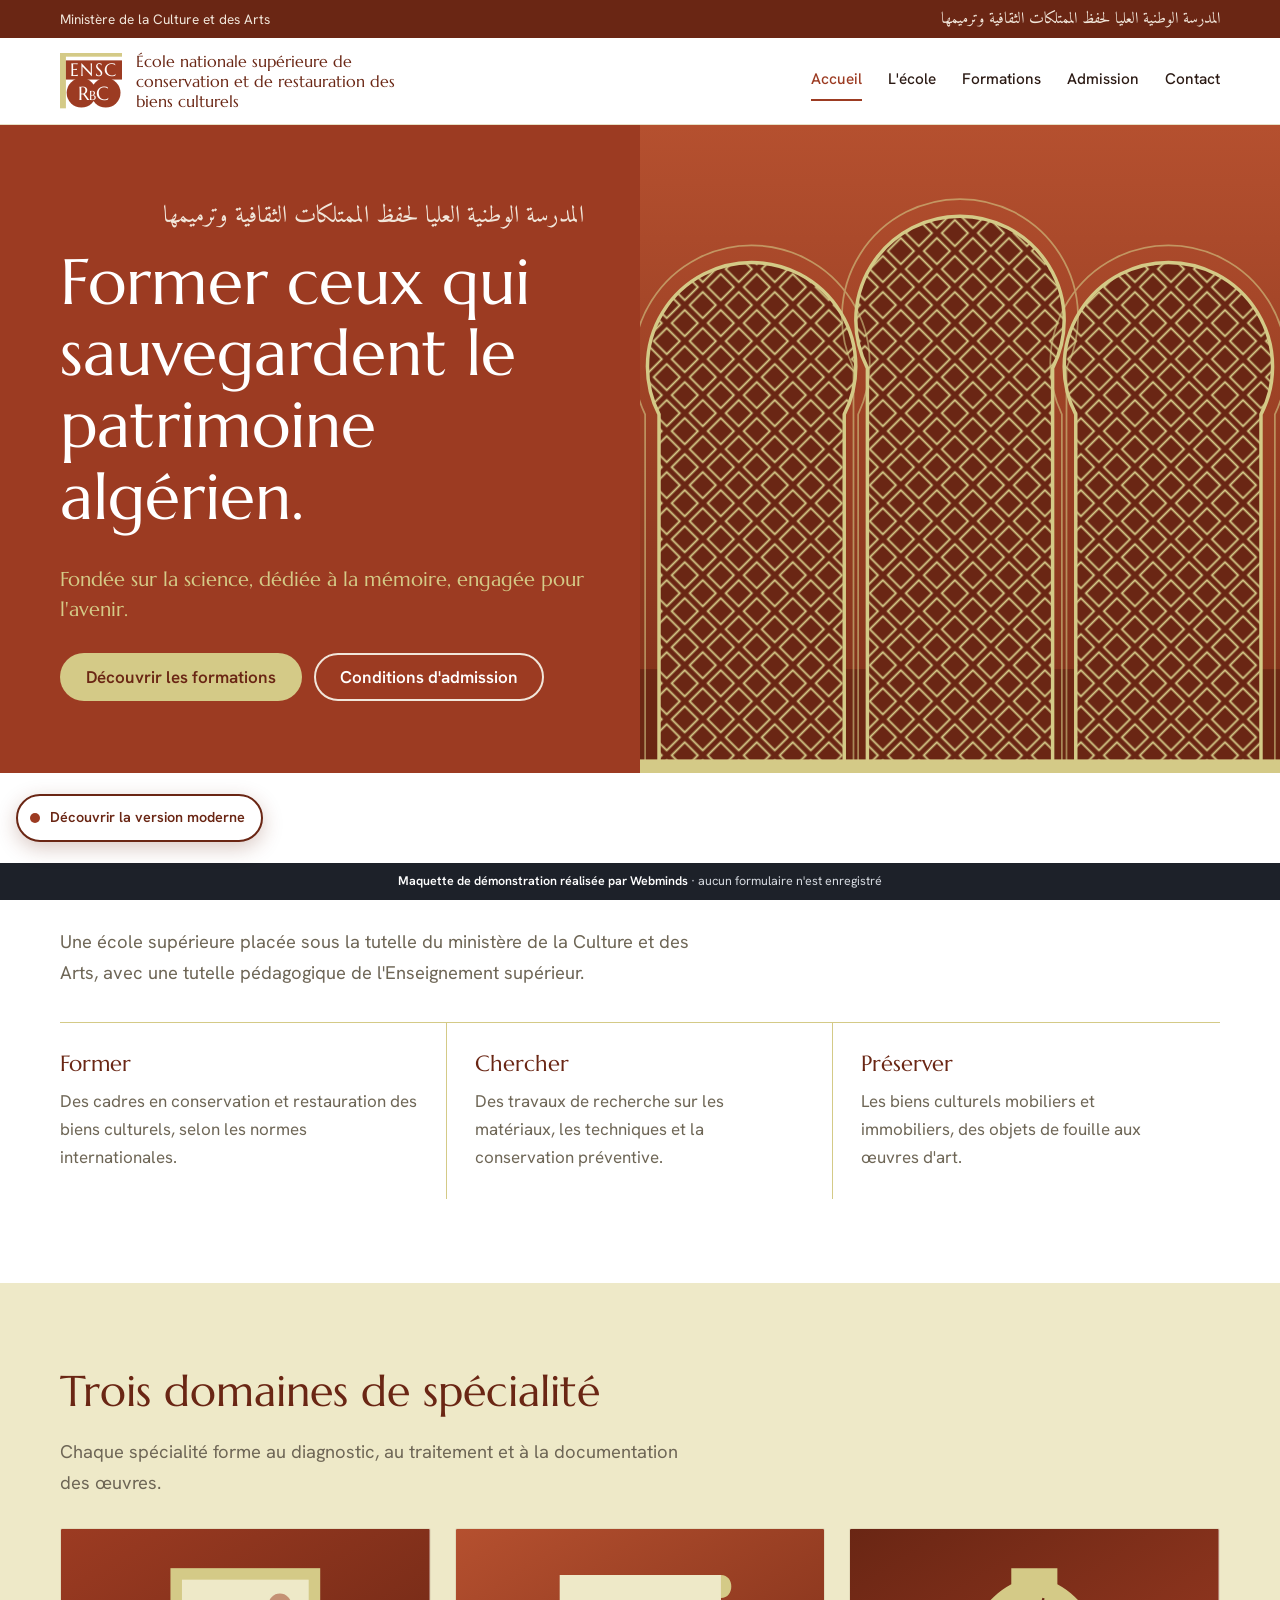
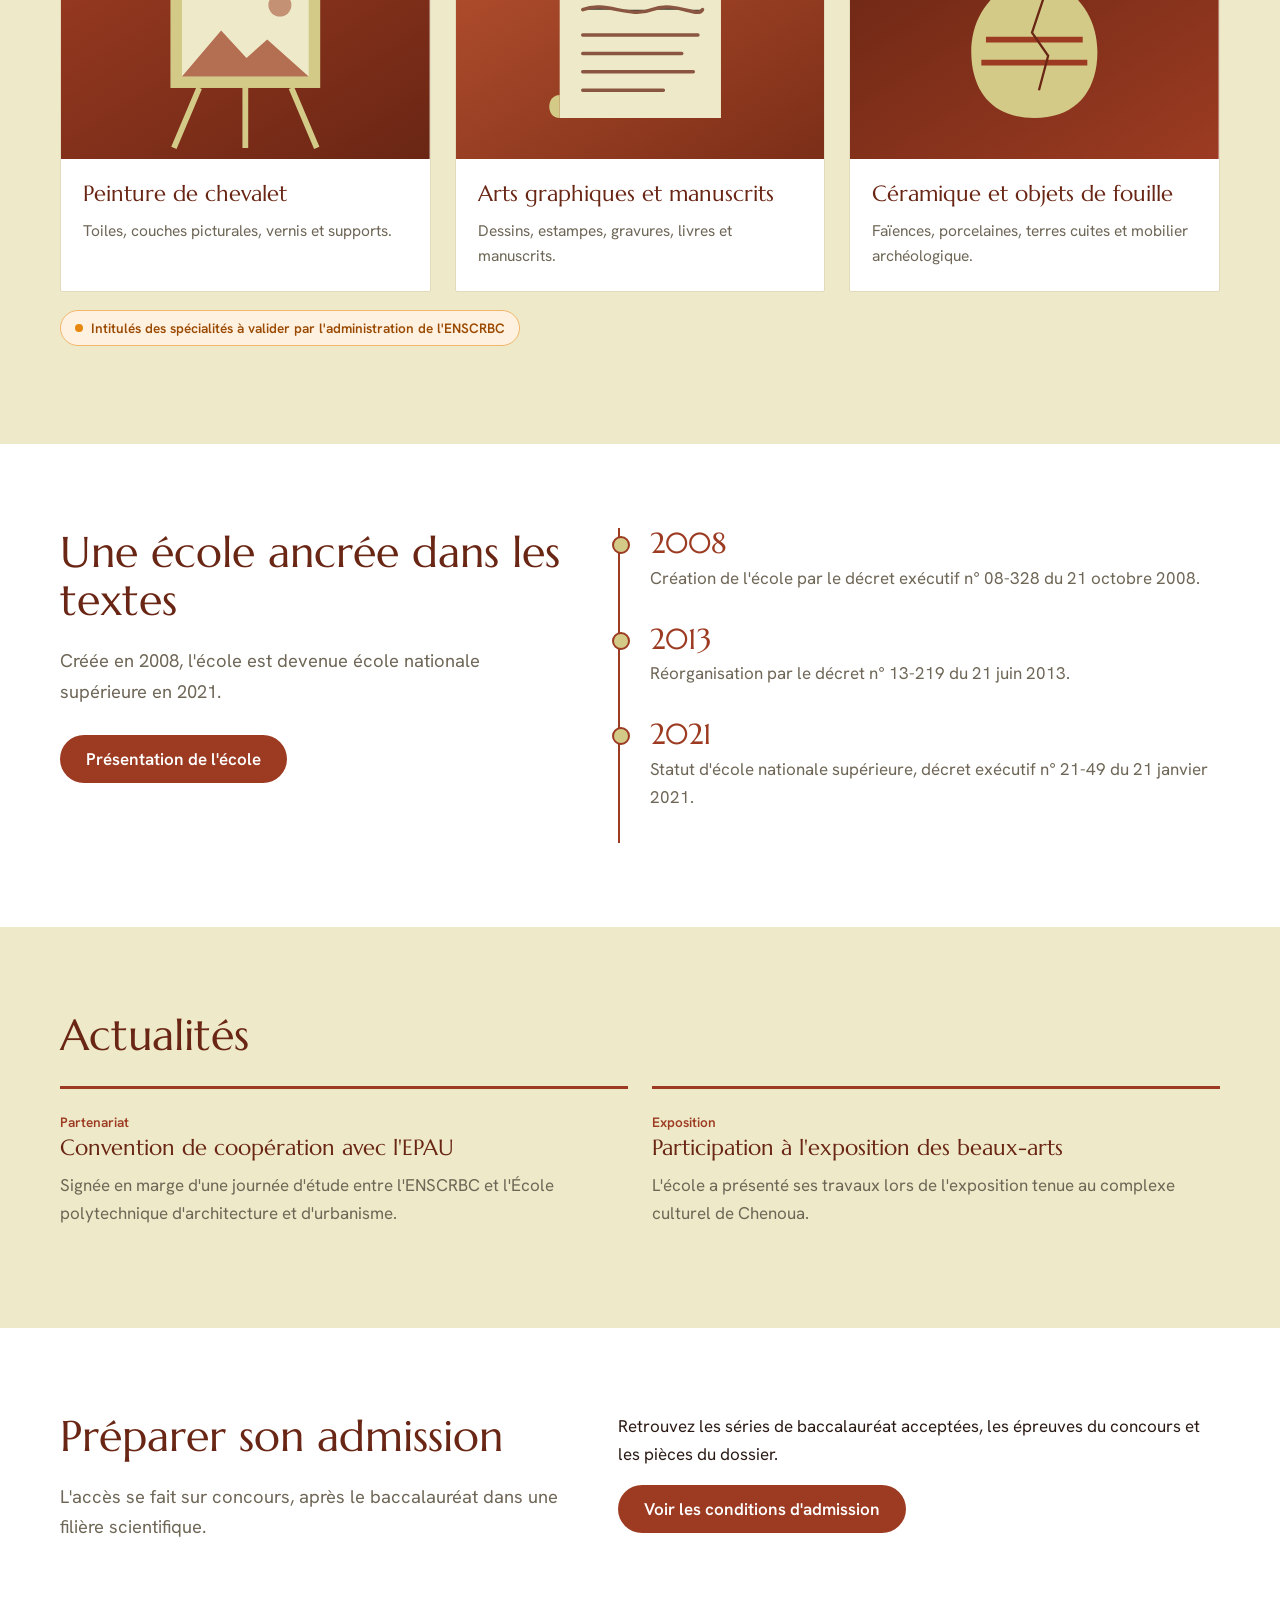
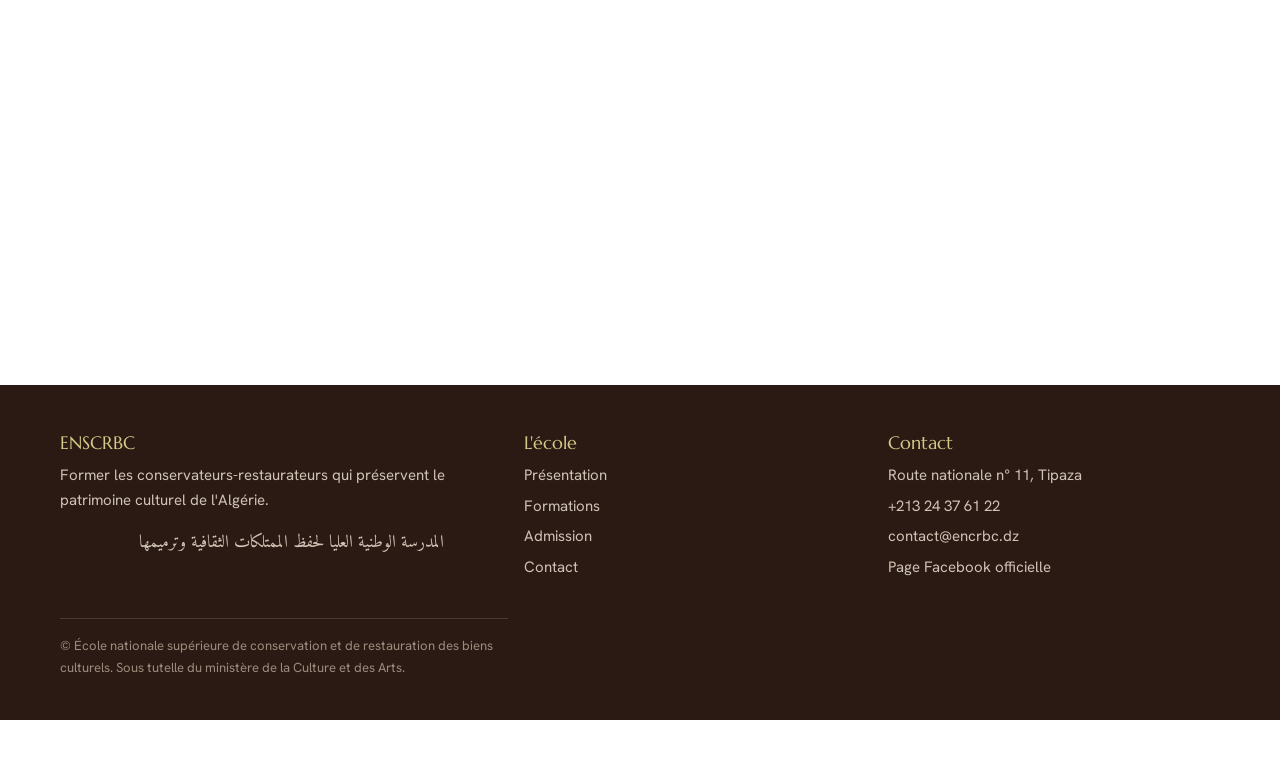
==== index.html @ e4089bc3 "Maquette ENSCRBC : version institutionnelle (accueil, école, formations, admission, contact) et vers" ====
<!doctype html>
<html lang="fr">
<head>
<meta charset="utf-8">
<meta name="viewport" content="width=device-width, initial-scale=1, viewport-fit=cover">
<meta name="robots" content="noindex, nofollow">
<title>ENSCRBC · École nationale supérieure de conservation et de restauration des biens culturels</title>
<meta name="description" content="École nationale supérieure de conservation et de restauration des biens culturels (ENSCRBC), sous tutelle du ministère de la Culture et des Arts.">
<link rel="icon" href="data:image/svg+xml,<svg xmlns='http://www.w3.org/2000/svg' viewBox='0 0 32 32'><rect width='32' height='32' fill='%239C3B22'/><circle cx='11' cy='20' r='7' fill='%23D4CA87'/><circle cx='21' cy='20' r='7' fill='%23D4CA87'/></svg>">
<link rel="stylesheet" href="css/style.css">
</head>
<body>
<div class="tutelle"><div class="wrap"><span>Ministère de la Culture et des Arts</span><span class="ar" lang="ar">المدرسة الوطنية العليا لحفظ الممتلكات الثقافية وترميمها</span></div></div>
<header class="en-tete"><div class="wrap">
  <a class="marque" href="index.html"><svg class="logo-svg" viewBox="0 0 168 150" role="img" aria-label="ENSCRBC"><rect x="0" y="0" width="16" height="150" fill="#D4CA87"/><rect x="0" y="0" width="168" height="10" fill="#D4CA87"/><rect x="16" y="20" width="152" height="52" fill="#9C3B22"/><circle cx="58" cy="108" r="40" fill="#9C3B22"/><circle cx="124" cy="108" r="40" fill="#9C3B22"/><text x="92" y="63" text-anchor="middle" fill="#fff" style="font-family:Marcellus,Georgia,serif;font-size:50px;letter-spacing:4px">ENSC</text><text x="92" y="127" text-anchor="middle" fill="#fff" style="font-family:Marcellus,Georgia,serif;font-size:52px">R<tspan style="font-size:34px">B</tspan>C</text></svg><b>École nationale supérieure de conservation et de restauration des biens culturels</b></a>
  <nav class="nav" id="nav" aria-label="Navigation principale">
    <a href="index.html" aria-current="page">Accueil</a>
    <a href="ecole.html">L'école</a>
    <a href="formations.html">Formations</a>
    <a href="admission.html">Admission</a>
    <a href="contact.html">Contact</a>
  </nav>
  <button class="burger" aria-label="Ouvrir le menu" aria-expanded="false" aria-controls="nav"><span></span><span></span><span></span></button>
</div></header>
<main>
<section class="hero">
  <div class="texte">
    <p class="ar" lang="ar">المدرسة الوطنية العليا لحفظ الممتلكات الثقافية وترميمها</p>
    <h1>Former ceux qui sauvegardent le patrimoine algérien.</h1>
    <p class="devise">Fondée sur la science, dédiée à la mémoire, engagée pour l'avenir.</p>
    <div class="actions">
      <a class="btn btn-sable" href="formations.html">Découvrir les formations</a>
      <a class="btn btn-blanc" href="admission.html">Conditions d'admission</a>
    </div>
  </div>
  <div class="arcade"><svg viewBox="0 0 600 560" preserveAspectRatio="xMidYMid slice" aria-hidden="true"><defs><pattern id="treillis" width="22" height="22" patternUnits="userSpaceOnUse" patternTransform="rotate(45)"><rect width="22" height="22" fill="#6A2614"/><rect x="3" y="3" width="16" height="16" fill="none" stroke="#D4CA87" stroke-width="1.6"/></pattern><linearGradient id="ciel" x1="0" y1="0" x2="0" y2="1"><stop offset="0" stop-color="#B5502F"/><stop offset="1" stop-color="#7C2E18"/></linearGradient></defs><rect width="600" height="560" fill="url(#ciel)"/><g fill="#5A1F10" opacity=".55"><rect x="0" y="470" width="600" height="90"/></g><g stroke="#D4CA87" stroke-width="3"><path d="M40 560V250a90 90 0 1 1 160 0V560Z" fill="url(#treillis)"/><path d="M220 560V210a90 90 0 1 1 160 0V560Z" fill="url(#treillis)"/><path d="M400 560V250a90 90 0 1 1 160 0V560Z" fill="url(#treillis)"/></g><g fill="none" stroke="#D4CA87" stroke-width="1.5" opacity=".6"><path d="M28 560V250a102 102 0 1 1 184 0V560"/><path d="M208 560V210a102 102 0 1 1 184 0V560"/><path d="M388 560V250a102 102 0 1 1 184 0V560"/></g><g fill="#D4CA87"><rect x="0" y="548" width="600" height="12"/></g></svg></div>
</section>

<section class="sec">
  <div class="wrap">
    <h2>Les missions de l'école</h2>
    <p class="lead">Une école supérieure placée sous la tutelle du ministère de la Culture et des Arts, avec une tutelle pédagogique de l'Enseignement supérieur.</p>
    <div class="missions" style="margin-top:34px">
      <div><h3>Former</h3><p>Des cadres en conservation et restauration des biens culturels, selon les normes internationales.</p></div>
      <div><h3>Chercher</h3><p>Des travaux de recherche sur les matériaux, les techniques et la conservation préventive.</p></div>
      <div><h3>Préserver</h3><p>Les biens culturels mobiliers et immobiliers, des objets de fouille aux œuvres d'art.</p></div>
    </div>
  </div>
</section>

<section class="sec sec-sable">
  <div class="wrap">
    <h2>Trois domaines de spécialité</h2>
    <p class="lead">Chaque spécialité forme au diagnostic, au traitement et à la documentation des œuvres.</p>
    <div class="specs" style="margin-top:30px">
      <article class="spec"><div class="vis"><svg viewBox="0 0 320 200" aria-hidden="true"><defs><linearGradient id="gp" x1="0" y1="0" x2="1" y2="1"><stop offset="0" stop-color="#9C3B22"/><stop offset="1" stop-color="#6A2614"/></linearGradient></defs><rect width="320" height="200" fill="url(#gp)"/><rect x="95" y="34" width="130" height="104" fill="#D4CA87"/><rect x="105" y="44" width="110" height="84" fill="#EEE9C8"/><path d="M105 128l34-40 22 24 18-16 36 32z" fill="#9C3B22" opacity=".7"/><circle cx="190" cy="66" r="10" fill="#9C3B22" opacity=".5"/><path d="M120 138l-22 52M200 138l22 52M160 138v52" stroke="#D4CA87" stroke-width="5"/></svg></div><div class="txt"><h3>Peinture de chevalet</h3><p>Toiles, couches picturales, vernis et supports.</p></div></article>
      <article class="spec"><div class="vis"><svg viewBox="0 0 320 200" aria-hidden="true"><defs><linearGradient id="gq" x1="0" y1="0" x2="1" y2="1"><stop offset="0" stop-color="#B5502F"/><stop offset="1" stop-color="#7C2E18"/></linearGradient></defs><rect width="320" height="200" fill="url(#gq)"/><path d="M90 40h140v124H90z" fill="#EEE9C8"/><path d="M230 40c12 0 12 20 0 20M90 164c-12 0-12-20 0-20" fill="#D4CA87"/><g stroke="#6A2614" stroke-width="3" stroke-linecap="round" opacity=".75"><path d="M110 70c20-8 40 8 60 0s40 8 44 0"/><path d="M110 92h100M110 108h86M110 124h96M110 140h70"/></g></svg></div><div class="txt"><h3>Arts graphiques et manuscrits</h3><p>Dessins, estampes, gravures, livres et manuscrits.</p></div></article>
      <article class="spec"><div class="vis"><svg viewBox="0 0 320 200" aria-hidden="true"><defs><linearGradient id="gc" x1="0" y1="0" x2="1" y2="1"><stop offset="0" stop-color="#6A2614"/><stop offset="1" stop-color="#9C3B22"/></linearGradient></defs><rect width="320" height="200" fill="url(#gc)"/><path d="M140 34h40v14c26 14 38 40 34 70-4 28-22 46-54 46s-50-18-54-46c-4-30 8-56 34-70z" fill="#D4CA87"/><path d="M118 96h84M114 116h92" stroke="#9C3B22" stroke-width="5"/><path d="M168 60l-10 30 14 20-8 30" stroke="#6A2614" stroke-width="2" fill="none"/></svg></div><div class="txt"><h3>Céramique et objets de fouille</h3><p>Faïences, porcelaines, terres cuites et mobilier archéologique.</p></div></article>
    </div>
    <p class="verif">Intitulés des spécialités à valider par l'administration de l'ENSCRBC</p>
  </div>
</section>

<section class="sec">
  <div class="wrap deux">
    <div>
      <h2>Une école ancrée dans les textes</h2>
      <p class="lead">Créée en 2008, l'école est devenue école nationale supérieure en 2021.</p>
      <a class="btn btn-brique" href="ecole.html" style="margin-top:10px">Présentation de l'école</a>
    </div>
    <ol class="chrono">
      <li><time datetime="2008-10-21">2008</time><p>Création de l'école par le décret exécutif n° 08-328 du 21 octobre 2008.</p></li>
      <li><time datetime="2013-06-21">2013</time><p>Réorganisation par le décret n° 13-219 du 21 juin 2013.</p></li>
      <li><time datetime="2021-01-21">2021</time><p>Statut d'école nationale supérieure, décret exécutif n° 21-49 du 21 janvier 2021.</p></li>
    </ol>
  </div>
</section>

<section class="sec sec-sable">
  <div class="wrap">
    <h2>Actualités</h2>
    <div class="actus" style="margin-top:26px">
      <article class="actu"><span class="cat">Partenariat</span><h3>Convention de coopération avec l'EPAU</h3><p>Signée en marge d'une journée d'étude entre l'ENSCRBC et l'École polytechnique d'architecture et d'urbanisme.</p></article>
      <article class="actu"><span class="cat">Exposition</span><h3>Participation à l'exposition des beaux-arts</h3><p>L'école a présenté ses travaux lors de l'exposition tenue au complexe culturel de Chenoua.</p></article>
    </div>
  </div>
</section>

<section class="sec">
  <div class="wrap deux">
    <div>
      <h2>Préparer son admission</h2>
      <p class="lead">L'accès se fait sur concours, après le baccalauréat dans une filière scientifique.</p>
    </div>
    <div>
      <p>Retrouvez les séries de baccalauréat acceptées, les épreuves du concours et les pièces du dossier.</p>
      <a class="btn btn-brique" href="admission.html">Voir les conditions d'admission</a>
    </div>
  </div>
</section>
</main>
<iframe class="carte" title="Carte : ENSCRBC, Tipaza" loading="lazy" src="https://www.google.com/maps?q=Ecole+Nationale+Sup%C3%A9rieure+de+Conservation+et+de+Restauration+des+Biens+Culturels+Tipaza&z=14&output=embed"></iframe>
<footer class="pied"><div class="wrap">
  <div><h3>ENSCRBC</h3><p>Former les conservateurs-restaurateurs qui préservent le patrimoine culturel de l'Algérie.</p><p class="ar" lang="ar" style="font-size:1.1rem">المدرسة الوطنية العليا لحفظ الممتلكات الثقافية وترميمها</p></div>
  <div><h3>L'école</h3><ul><li><a href="ecole.html">Présentation</a></li><li><a href="formations.html">Formations</a></li><li><a href="admission.html">Admission</a></li><li><a href="contact.html">Contact</a></li></ul></div>
  <div><h3>Contact</h3><ul><li>Route nationale n° 11, Tipaza</li><li><a href="tel:+21324376122">+213 24 37 61 22</a></li><li><a href="mailto:contact@encrbc.dz">contact@encrbc.dz</a></li><li><a href="https://www.facebook.com/enscrbc/" target="_blank" rel="noopener">Page Facebook officielle</a></li></ul></div>
  <p class="bas">© École nationale supérieure de conservation et de restauration des biens culturels. Sous tutelle du ministère de la Culture et des Arts.</p>
</div></footer>
<a class="switch-version" href="moderne/index.html"><i></i>Découvrir la version moderne</a>
<div class="demo-bar"><b>Maquette de démonstration réalisée par Webminds</b> · aucun formulaire n'est enregistré</div>
<script src="js/main.js"></script>
</body>
</html>
---- css/style.css ----
@font-face{font-family:"Marcellus";src:url(../fonts/marcellus.woff2) format("woff2");font-display:swap}
@font-face{font-family:"Hanken Grotesk";src:url(../fonts/hanken-400.woff2) format("woff2");font-weight:400;font-display:swap}
@font-face{font-family:"Hanken Grotesk";src:url(../fonts/hanken-500.woff2) format("woff2");font-weight:500;font-display:swap}
@font-face{font-family:"Hanken Grotesk";src:url(../fonts/hanken-600.woff2) format("woff2");font-weight:600;font-display:swap}
@font-face{font-family:"Amiri";src:url(../fonts/amiri.woff2) format("woff2");font-weight:400;font-display:swap}
@font-face{font-family:"Amiri";src:url(../fonts/amiri-700.woff2) format("woff2");font-weight:700;font-display:swap}
:root{--brique:#9C3B22;--bordeaux:#6A2614;--sable:#D4CA87;--sable-clair:#EEE9C8;--encre:#2B1A14;--pierre:#6E6656;--blanc:#fff;
--titre:"Marcellus",Georgia,serif;--corps:"Hanken Grotesk",Arial,sans-serif;--ar:"Amiri","Traditional Arabic",serif}
*{box-sizing:border-box}
html{scroll-behavior:smooth;-webkit-text-size-adjust:100%}
body{margin:0;font-family:var(--corps);color:var(--encre);background:var(--blanc);font-size:17px;line-height:1.65;padding-bottom:44px}
img,svg{max-width:100%;display:block}
a{color:var(--brique)}
:focus-visible{outline:3px solid var(--brique);outline-offset:2px}
.wrap{width:min(1160px,100% - 40px);margin-inline:auto}
h1,h2,h3{font-family:var(--titre);font-weight:400;line-height:1.12;margin:0 0 .5em;color:var(--bordeaux)}
h1{font-size:clamp(2.2rem,5.6vw,4rem)}
h2{font-size:clamp(1.8rem,3.8vw,2.7rem)}
h3{font-size:1.4rem}
p{margin:0 0 1em;max-width:64ch}
.lead{font-size:1.15rem;color:var(--pierre)}
.ar{font-family:var(--ar);direction:rtl}

/* Barre institutionnelle */
.tutelle{background:var(--bordeaux);color:#F1E6DA;font-size:.85rem}
.tutelle .wrap{display:flex;justify-content:space-between;gap:12px;align-items:center;min-height:38px;flex-wrap:wrap}
.tutelle .ar{font-size:1rem}
.en-tete{background:#fff;border-bottom:1px solid #E7E0C6;position:sticky;top:0;z-index:40}
.en-tete .wrap{display:flex;align-items:center;justify-content:space-between;gap:20px;height:86px}
.marque{display:flex;align-items:center;gap:14px;text-decoration:none;color:var(--encre)}
.marque svg{width:62px;flex:none}
.marque b{font-family:var(--titre);font-weight:400;font-size:1rem;line-height:1.25;display:block;max-width:23ch;color:var(--bordeaux)}
.nav{display:flex;gap:26px;align-items:center}
.nav a{text-decoration:none;color:var(--encre);font-weight:500;font-size:.96rem;padding:6px 0;border-bottom:2px solid transparent}
.nav a[aria-current]{border-bottom-color:var(--brique);color:var(--brique)}
.burger{display:none;background:none;border:0;width:44px;height:44px;cursor:pointer}
.burger span{display:block;height:2px;background:var(--bordeaux);margin:6px 8px}
@media(max-width:960px){
  .nav{display:none;position:fixed;inset:86px 0 auto;background:#fff;flex-direction:column;align-items:flex-start;padding:20px;border-bottom:1px solid #E7E0C6;gap:14px}
  .nav.ouvert{display:flex}
  .burger{display:block}
  .marque b{font-size:.85rem;max-width:19ch}
  .marque svg{width:50px}
}

/* Hero */
.hero{display:grid;grid-template-columns:1fr 1fr;min-height:560px;background:var(--brique);color:#fff}
.hero .texte{padding:72px 56px 72px max(20px,calc((100vw - 1160px)/2));display:flex;flex-direction:column;justify-content:center}
.hero h1{color:#fff}
.hero .devise{font-family:var(--titre);font-size:1.25rem;color:var(--sable);margin-bottom:28px;line-height:1.5}
.hero .ar{font-size:1.5rem;color:#F1E6DA;margin-bottom:10px}
.hero .actions{display:flex;flex-wrap:wrap;gap:12px}
.arcade{background:var(--bordeaux);position:relative;overflow:hidden}
.arcade svg{position:absolute;inset:0;width:100%;height:100%}
@media(max-width:860px){.hero{grid-template-columns:1fr}.hero .texte{padding:48px 20px}.arcade{min-height:260px}}

.btn{display:inline-flex;align-items:center;justify-content:center;min-height:48px;padding:0 24px;border-radius:999px;font:inherit;font-weight:600;text-decoration:none;border:2px solid transparent;cursor:pointer}
.btn-sable{background:var(--sable);color:var(--bordeaux)}
.btn-sable:hover{background:#E2D99E}
.btn-blanc{border-color:#F1E6DA;color:#fff}
.btn-blanc:hover{background:#fff;color:var(--brique)}
.btn-brique{background:var(--brique);color:#fff}
.btn-brique:hover{background:var(--bordeaux)}

.sec{padding:84px 0}
.sec-sable{background:var(--sable-clair)}
.deux{display:grid;grid-template-columns:1fr 1.2fr;gap:56px;align-items:start}
@media(max-width:860px){.deux{grid-template-columns:1fr;gap:24px}}

/* Missions */
.missions{display:grid;grid-template-columns:repeat(3,1fr);gap:0;border-top:1px solid var(--sable)}
.missions div{padding:28px 28px 28px 0;border-right:1px solid var(--sable);}
.missions div+div{padding-left:28px}
.missions div:last-child{border-right:0}
.missions p{color:var(--pierre);margin:0}
@media(max-width:860px){.missions{grid-template-columns:1fr}.missions div,.missions div+div{padding:22px 0;border-right:0;border-bottom:1px solid var(--sable)}}

/* Spécialités */
.specs{display:grid;grid-template-columns:repeat(3,1fr);gap:24px}
.spec{background:#fff;border-radius:2px;overflow:hidden;border:1px solid #E2DABA}
.spec .vis{aspect-ratio:16/10;display:grid;place-items:center}
.spec .vis svg{width:100%;height:100%}
.spec .txt{padding:22px}
.spec p{color:var(--pierre);margin:0;font-size:.97rem}
@media(max-width:860px){.specs{grid-template-columns:1fr}}

/* Chronologie */
.chrono{list-style:none;margin:0;padding:0;border-left:2px solid var(--brique)}
.chrono li{position:relative;padding:0 0 32px 30px}
.chrono li::before{content:"";position:absolute;left:-8px;top:8px;width:14px;height:14px;border-radius:50%;background:var(--sable);border:2px solid var(--brique)}
.chrono time{font-family:var(--titre);font-size:1.8rem;color:var(--brique);display:block;line-height:1.1}
.chrono p{margin:4px 0 0;color:var(--pierre)}

/* Actualités */
.actus{display:grid;grid-template-columns:1fr 1fr;gap:24px}
.actu{border-top:3px solid var(--brique);padding-top:18px}
.actu .cat{font-size:.85rem;font-weight:600;color:var(--brique)}
.actu p{color:var(--pierre)}
@media(max-width:760px){.actus{grid-template-columns:1fr}}

.verif{display:inline-flex;align-items:center;gap:8px;margin-top:18px;background:#FFF1E0;color:#9A4A00;border:1px solid #F3B66B;border-radius:999px;padding:6px 14px;font-size:.85rem;font-weight:600}
.verif::before{content:"";width:8px;height:8px;border-radius:50%;background:#E8870E}

/* Page intérieure */
.titre-page{background:var(--bordeaux);color:#fff;padding:56px 0 48px;background-image:repeating-linear-gradient(135deg,rgba(212,202,135,.06) 0 2px,transparent 2px 22px)}
.titre-page h1{color:#fff}
.titre-page p{color:#EADFCB;margin:0}
.fil{font-size:.86rem;color:var(--sable);margin-bottom:12px}
.fil a{color:#EADFCB}
.table-ad{width:100%;border-collapse:collapse;font-size:.98rem}
.table-ad th,.table-ad td{text-align:left;padding:14px 12px;border-bottom:1px solid #E2DABA;vertical-align:top}
.table-ad th{width:34%;font-weight:600;color:var(--bordeaux)}
ul.liste{padding-left:20px}
ul.liste li{margin-bottom:6px}

/* Formulaires */
label{display:block;font-weight:600;font-size:.92rem;margin:0 0 6px}
input,select,textarea{width:100%;font:inherit;font-size:16px;padding:12px 14px;border:1.5px solid #D9D0AE;border-radius:4px;background:#fff;color:var(--encre);margin-bottom:18px}
input:focus,select:focus,textarea:focus{outline:none;border-color:var(--brique);box-shadow:0 0 0 3px rgba(156,59,34,.15)}
.confirm{display:none;background:#E6F2EA;color:#1D5A31;border:1px solid #9CC9AA;padding:14px;border-radius:4px;font-weight:600}
.confirm.on{display:block}
.coords dt{font-size:.85rem;color:var(--pierre);margin-top:16px}
.coords dd{margin:2px 0 0;font-weight:600}
.a-verifier{font-size:.75rem;background:#FFF1E0;color:#9A4A00;border-radius:3px;padding:1px 6px;margin-left:6px;font-weight:600}

.carte{display:block;width:100%;height:340px;border:0;filter:sepia(.25)}
.pied{background:var(--encre);color:#CFC3B5;padding:48px 0 28px;font-size:.94rem}
.pied .wrap{display:grid;grid-template-columns:1.3fr 1fr 1fr;gap:32px}
.pied h3{color:var(--sable);font-size:1.15rem}
.pied a{color:#CFC3B5;text-decoration:none}
.pied a:hover{color:#fff}
.pied ul{list-style:none;padding:0;margin:0}
.pied li{margin-bottom:6px}
.pied .bas{grid-column:1/-1;border-top:1px solid #4A3A30;padding-top:16px;font-size:.82rem;color:#9A8C7C}
@media(max-width:800px){.pied .wrap{grid-template-columns:1fr}}

.demo-bar{position:fixed;left:0;right:0;bottom:0;z-index:60;background:#1D2129;color:#D6DAE0;font-size:12.5px;text-align:center;padding:10px 12px;line-height:1.35}
.demo-bar b{color:#fff}
.switch-version{position:fixed;left:16px;bottom:58px;z-index:61;display:flex;align-items:center;gap:10px;background:#fff;color:var(--bordeaux);border:2px solid var(--bordeaux);border-radius:999px;padding:10px 16px 10px 12px;font-weight:600;font-size:.9rem;text-decoration:none;box-shadow:0 6px 20px rgba(106,38,20,.25)}
.switch-version i{width:10px;height:10px;border-radius:50%;background:var(--brique);animation:en-pulse 1.8s infinite}
@keyframes en-pulse{0%{box-shadow:0 0 0 0 rgba(156,59,34,.6)}70%{box-shadow:0 0 0 10px rgba(156,59,34,0)}100%{box-shadow:0 0 0 0 rgba(156,59,34,0)}}
@media (prefers-reduced-motion:reduce){*{animation:none!important;transition:none!important}html{scroll-behavior:auto}}
@media(max-width:600px){.tutelle .ar{display:none}}
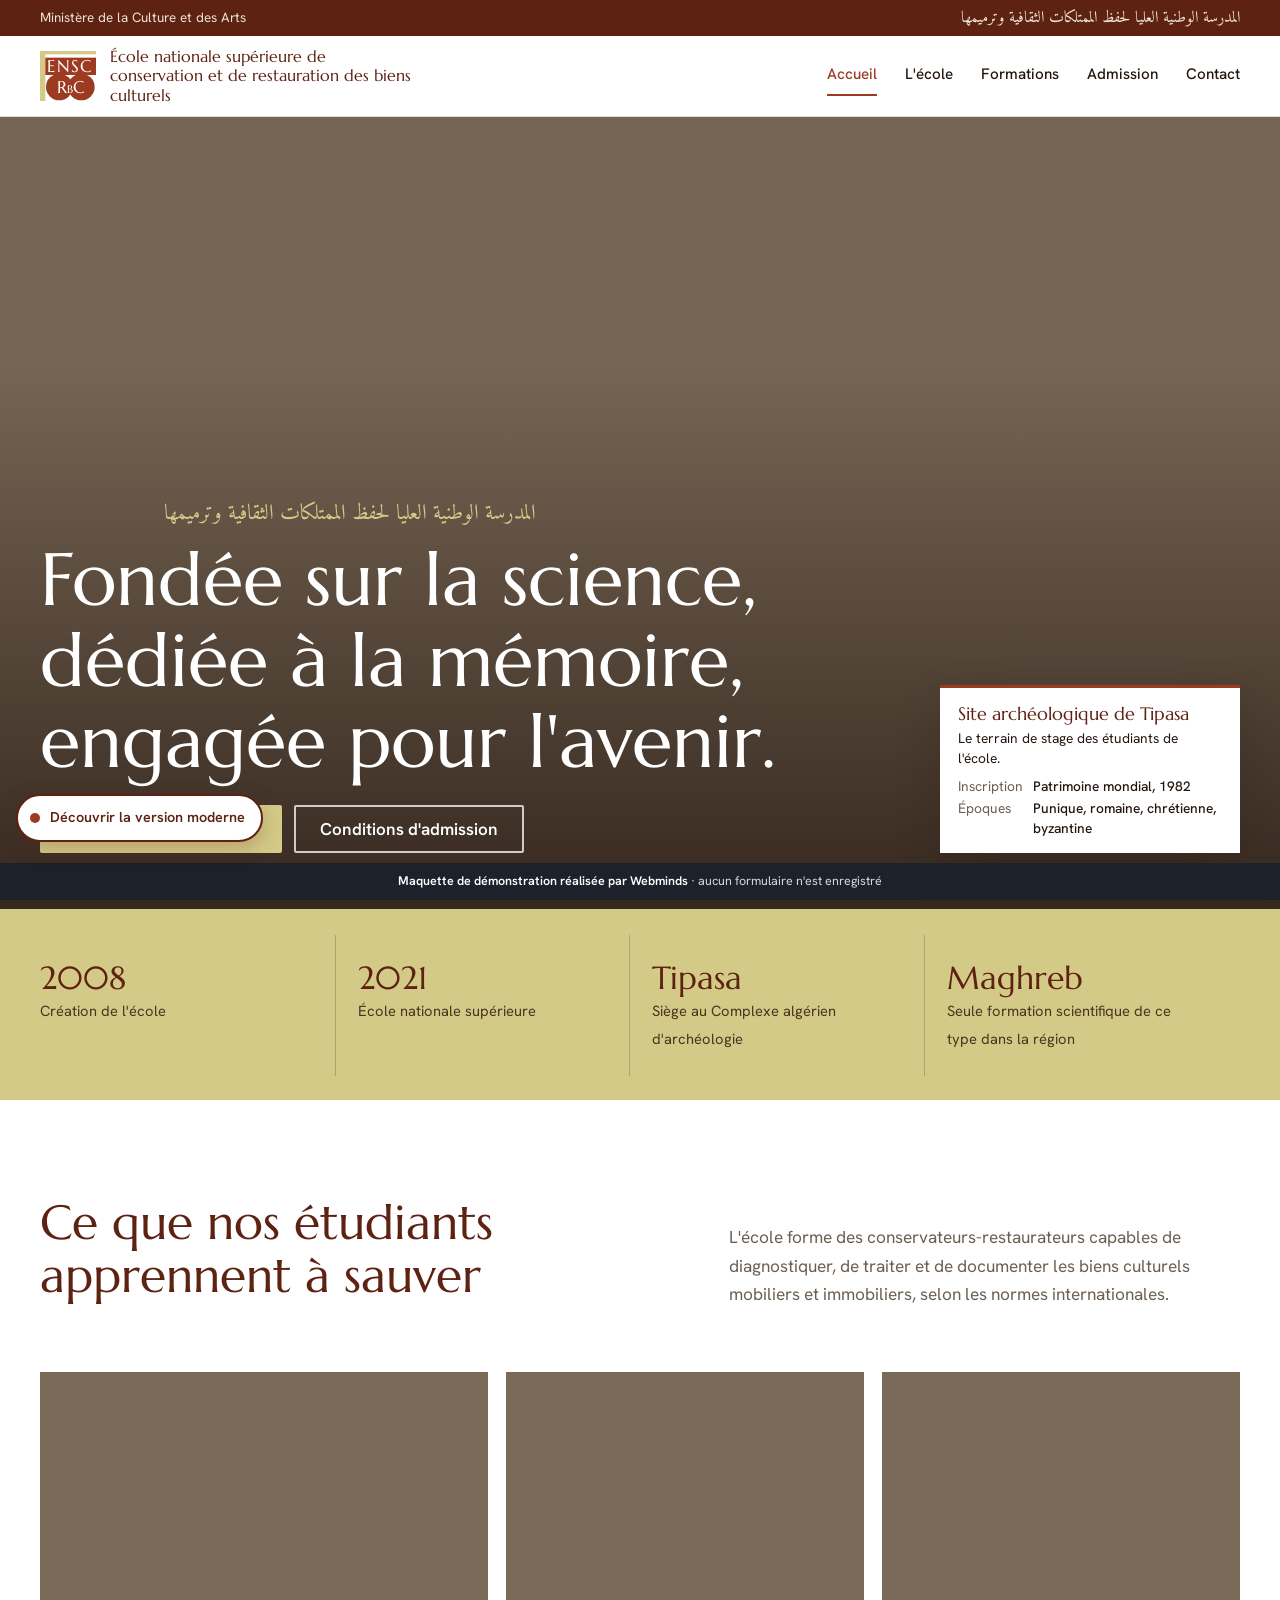
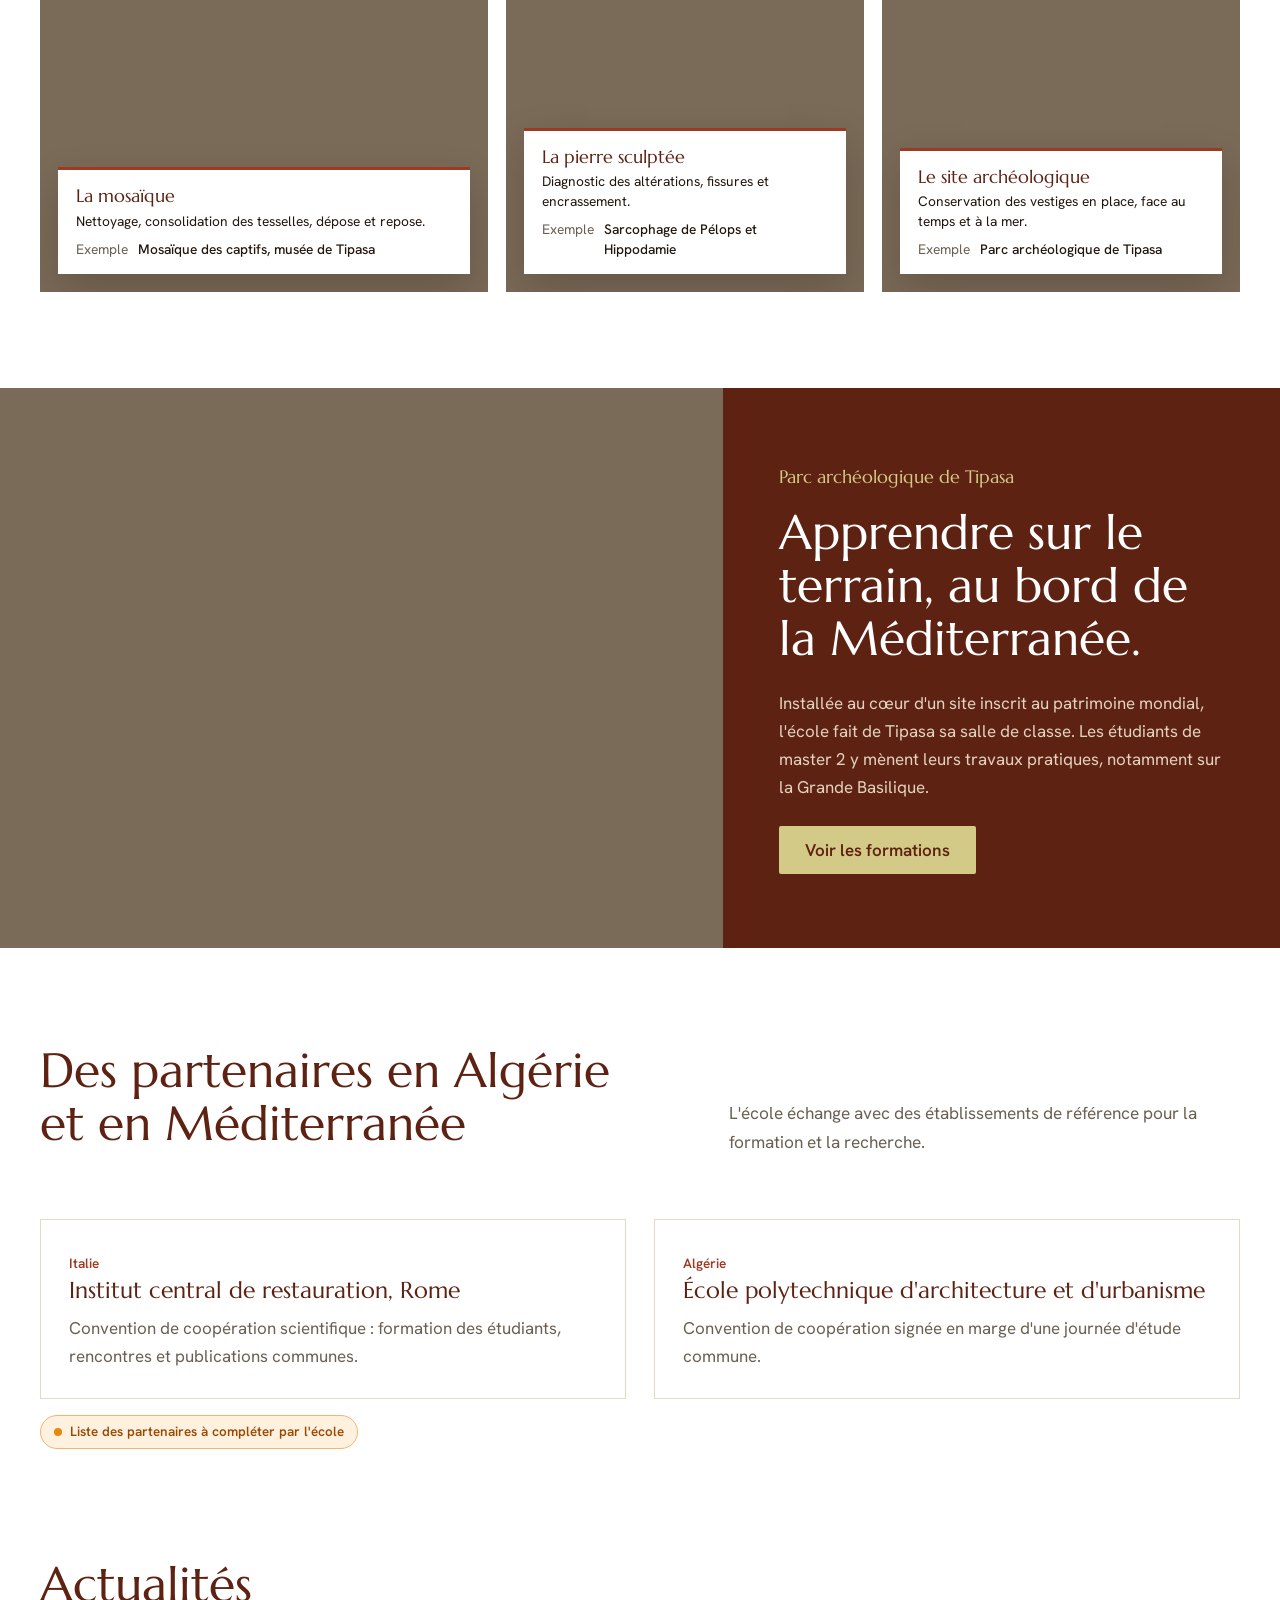
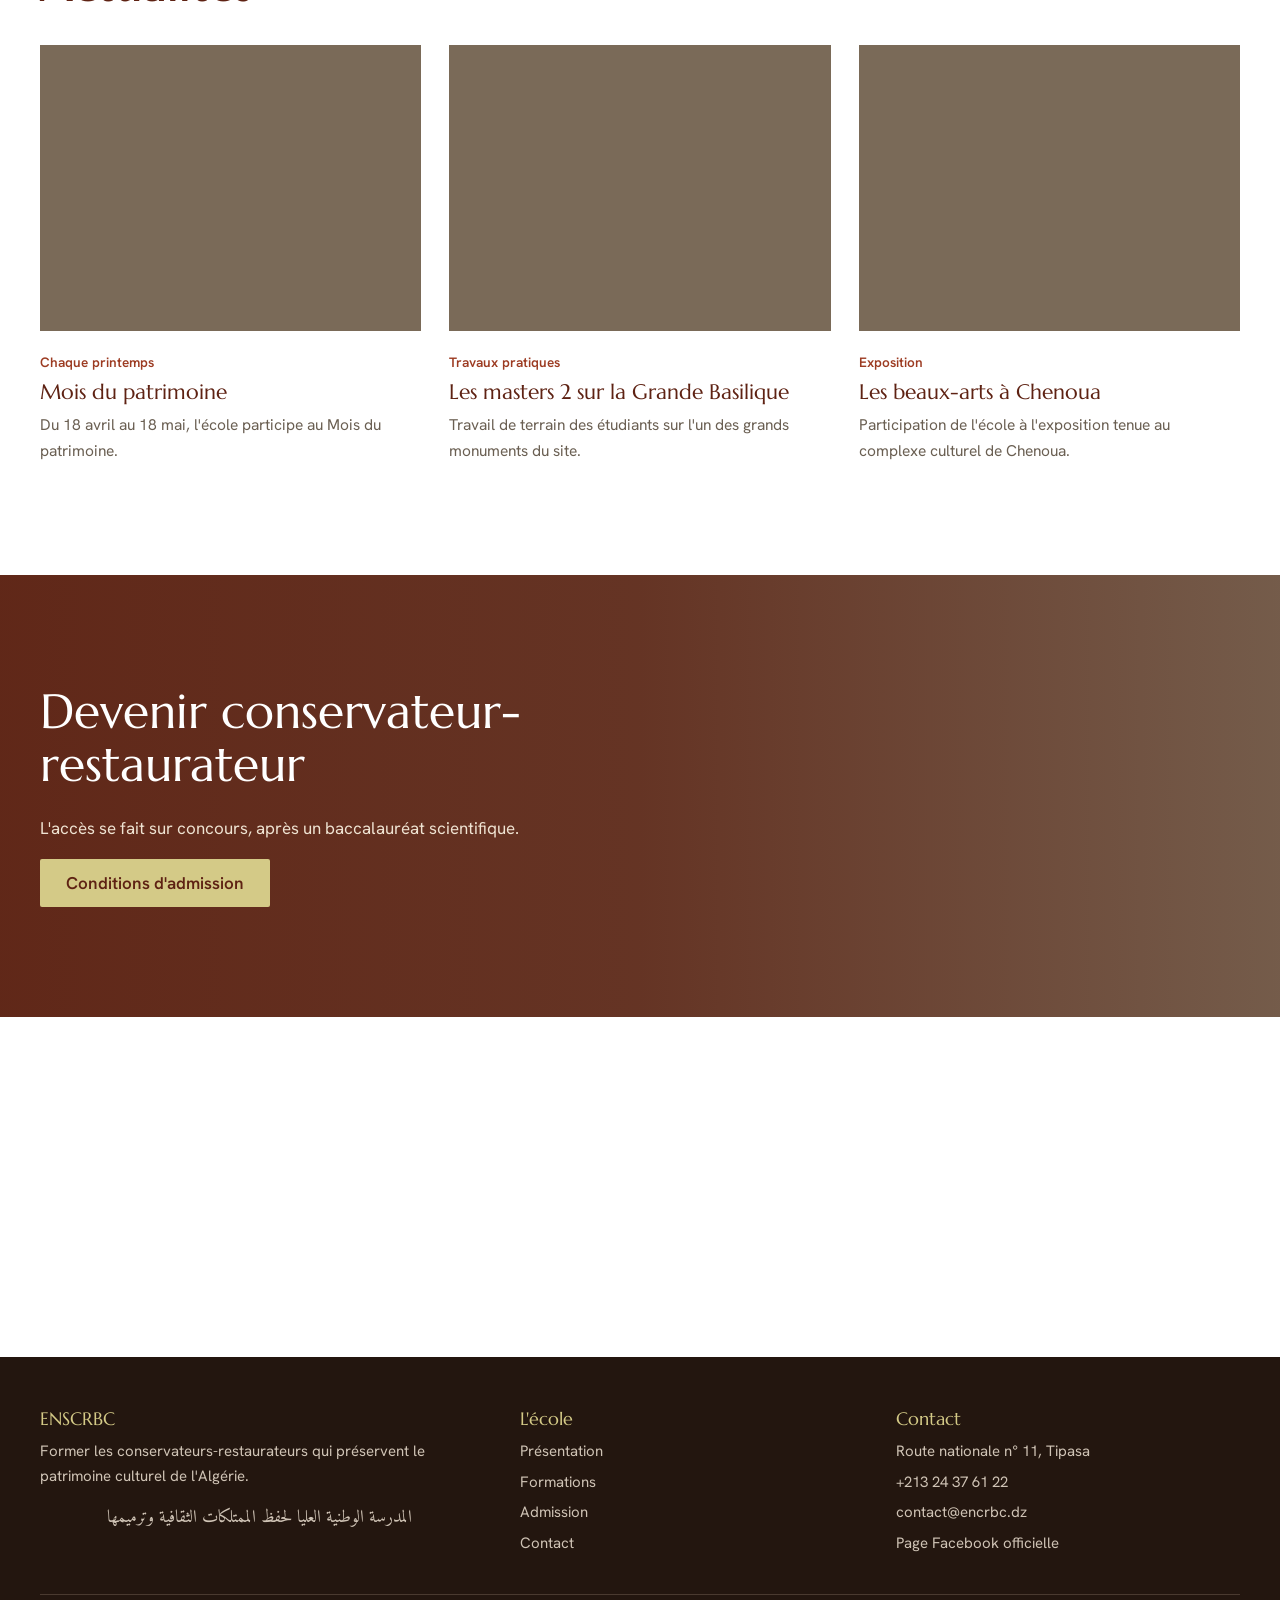
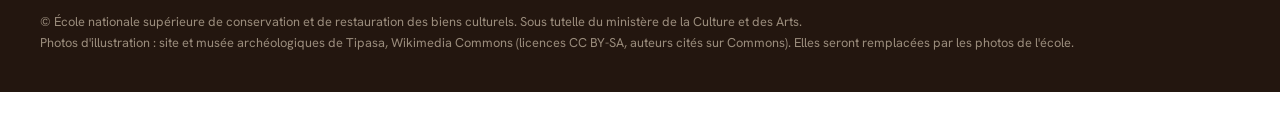
==== commit ae8b4b8e: "ENSCRBC : refonte du design avec photos du site et du musée de Tipasa, cartels de musée, examen sous" ====
--- a/index.html
+++ b/index.html
@@ -7,7 +7,7 @@
 <title>ENSCRBC · École nationale supérieure de conservation et de restauration des biens culturels</title>
 <meta name="description" content="École nationale supérieure de conservation et de restauration des biens culturels (ENSCRBC), sous tutelle du ministère de la Culture et des Arts.">
 <link rel="icon" href="data:image/svg+xml,<svg xmlns='http://www.w3.org/2000/svg' viewBox='0 0 32 32'><rect width='32' height='32' fill='%239C3B22'/><circle cx='11' cy='20' r='7' fill='%23D4CA87'/><circle cx='21' cy='20' r='7' fill='%23D4CA87'/></svg>">
-<link rel="stylesheet" href="css/style.css">
+<link rel="stylesheet" href="css/style2.css">
 </head>
 <body>
 <div class="tutelle"><div class="wrap"><span>Ministère de la Culture et des Arts</span><span class="ar" lang="ar">المدرسة الوطنية العليا لحفظ الممتلكات الثقافية وترميمها</span></div></div>
@@ -24,78 +24,88 @@
 </div></header>
 <main>
 <section class="hero">
-  <div class="texte">
-    <p class="ar" lang="ar">المدرسة الوطنية العليا لحفظ الممتلكات الثقافية وترميمها</p>
-    <h1>Former ceux qui sauvegardent le patrimoine algérien.</h1>
-    <p class="devise">Fondée sur la science, dédiée à la mémoire, engagée pour l'avenir.</p>
-    <div class="actions">
-      <a class="btn btn-sable" href="formations.html">Découvrir les formations</a>
-      <a class="btn btn-blanc" href="admission.html">Conditions d'admission</a>
+  <div class="photo" role="img" aria-label="Le site romain de Tipasa face à la Méditerranée" style="background-image:url('https://upload.wikimedia.org/wikipedia/commons/thumb/b/b6/View_of_Tipasa_01.jpg/1920px-View_of_Tipasa_01.jpg')"></div>
+  <div class="wrap">
+    <div>
+      <p class="ar" lang="ar">المدرسة الوطنية العليا لحفظ الممتلكات الثقافية وترميمها</p>
+      <h1>Fondée sur la science, dédiée à la mémoire, engagée pour l'avenir.</h1>
+      <div class="actions">
+        <a class="btn btn-sable" href="formations.html">Découvrir les formations</a>
+        <a class="btn btn-clair" href="admission.html">Conditions d'admission</a>
+      </div>
     </div>
+    <aside class="cartel" aria-label="Légende de la photo">
+      <b>Site archéologique de Tipasa</b>
+      Le terrain de stage des étudiants de l'école.
+      <dl><dt>Inscription</dt><dd>Patrimoine mondial, 1982</dd><dt>Époques</dt><dd>Punique, romaine, chrétienne, byzantine</dd></dl>
+    </aside>
   </div>
-  <div class="arcade"><svg viewBox="0 0 600 560" preserveAspectRatio="xMidYMid slice" aria-hidden="true"><defs><pattern id="treillis" width="22" height="22" patternUnits="userSpaceOnUse" patternTransform="rotate(45)"><rect width="22" height="22" fill="#6A2614"/><rect x="3" y="3" width="16" height="16" fill="none" stroke="#D4CA87" stroke-width="1.6"/></pattern><linearGradient id="ciel" x1="0" y1="0" x2="0" y2="1"><stop offset="0" stop-color="#B5502F"/><stop offset="1" stop-color="#7C2E18"/></linearGradient></defs><rect width="600" height="560" fill="url(#ciel)"/><g fill="#5A1F10" opacity=".55"><rect x="0" y="470" width="600" height="90"/></g><g stroke="#D4CA87" stroke-width="3"><path d="M40 560V250a90 90 0 1 1 160 0V560Z" fill="url(#treillis)"/><path d="M220 560V210a90 90 0 1 1 160 0V560Z" fill="url(#treillis)"/><path d="M400 560V250a90 90 0 1 1 160 0V560Z" fill="url(#treillis)"/></g><g fill="none" stroke="#D4CA87" stroke-width="1.5" opacity=".6"><path d="M28 560V250a102 102 0 1 1 184 0V560"/><path d="M208 560V210a102 102 0 1 1 184 0V560"/><path d="M388 560V250a102 102 0 1 1 184 0V560"/></g><g fill="#D4CA87"><rect x="0" y="548" width="600" height="12"/></g></svg></div>
+</section>
+
+<section class="reperes" aria-label="Repères">
+  <div class="wrap">
+    <div><strong>2008</strong><span>Création de l'école</span></div>
+    <div><strong>2021</strong><span>École nationale supérieure</span></div>
+    <div><strong>Tipasa</strong><span>Siège au Complexe algérien d'archéologie</span></div>
+    <div><strong>Maghreb</strong><span>Seule formation scientifique de ce type dans la région</span></div>
+  </div>
 </section>
 
 <section class="sec">
   <div class="wrap">
-    <h2>Les missions de l'école</h2>
-    <p class="lead">Une école supérieure placée sous la tutelle du ministère de la Culture et des Arts, avec une tutelle pédagogique de l'Enseignement supérieur.</p>
-    <div class="missions" style="margin-top:34px">
-      <div><h3>Former</h3><p>Des cadres en conservation et restauration des biens culturels, selon les normes internationales.</p></div>
-      <div><h3>Chercher</h3><p>Des travaux de recherche sur les matériaux, les techniques et la conservation préventive.</p></div>
-      <div><h3>Préserver</h3><p>Les biens culturels mobiliers et immobiliers, des objets de fouille aux œuvres d'art.</p></div>
+    <div class="intro">
+      <h2>Ce que nos étudiants apprennent à sauver</h2>
+      <p>L'école forme des conservateurs-restaurateurs capables de diagnostiquer, de traiter et de documenter les biens culturels mobiliers et immobiliers, selon les normes internationales.</p>
+    </div>
+    <div class="panneaux">
+      <article class="panneau"><div class="photo" role="img" aria-label="Mosaïque des captifs, musée de Tipasa" style="background-image:url('https://upload.wikimedia.org/wikipedia/commons/thumb/5/51/Mosaic_of_Captives_%28Tipaza%29.jpg/1280px-Mosaic_of_Captives_%28Tipaza%29.jpg')"></div>
+        <div class="cartel"><b>La mosaïque</b>Nettoyage, consolidation des tesselles, dépose et repose.<dl><dt>Exemple</dt><dd>Mosaïque des captifs, musée de Tipasa</dd></dl></div></article>
+      <article class="panneau"><div class="photo" role="img" aria-label="Sarcophage de Pélops et Hippodamie, Tipasa" style="background-image:url('https://upload.wikimedia.org/wikipedia/commons/thumb/a/a2/Sarcophagus_of_Pelops_and_Hippodamia_%28Tipaza%29.jpg/1280px-Sarcophagus_of_Pelops_and_Hippodamia_%28Tipaza%29.jpg')"></div>
+        <div class="cartel"><b>La pierre sculptée</b>Diagnostic des altérations, fissures et encrassement.<dl><dt>Exemple</dt><dd>Sarcophage de Pélops et Hippodamie</dd></dl></div></article>
+      <article class="panneau"><div class="photo" role="img" aria-label="Ruines romaines de Tipasa" style="background-image:url('https://upload.wikimedia.org/wikipedia/commons/thumb/1/18/Roman_Ruins_of_Tipaza.jpg/1280px-Roman_Ruins_of_Tipaza.jpg')"></div>
+        <div class="cartel"><b>Le site archéologique</b>Conservation des vestiges en place, face au temps et à la mer.<dl><dt>Exemple</dt><dd>Parc archéologique de Tipasa</dd></dl></div></article>
     </div>
   </div>
 </section>
 
-<section class="sec sec-sable">
-  <div class="wrap">
-    <h2>Trois domaines de spécialité</h2>
-    <p class="lead">Chaque spécialité forme au diagnostic, au traitement et à la documentation des œuvres.</p>
-    <div class="specs" style="margin-top:30px">
-      <article class="spec"><div class="vis"><svg viewBox="0 0 320 200" aria-hidden="true"><defs><linearGradient id="gp" x1="0" y1="0" x2="1" y2="1"><stop offset="0" stop-color="#9C3B22"/><stop offset="1" stop-color="#6A2614"/></linearGradient></defs><rect width="320" height="200" fill="url(#gp)"/><rect x="95" y="34" width="130" height="104" fill="#D4CA87"/><rect x="105" y="44" width="110" height="84" fill="#EEE9C8"/><path d="M105 128l34-40 22 24 18-16 36 32z" fill="#9C3B22" opacity=".7"/><circle cx="190" cy="66" r="10" fill="#9C3B22" opacity=".5"/><path d="M120 138l-22 52M200 138l22 52M160 138v52" stroke="#D4CA87" stroke-width="5"/></svg></div><div class="txt"><h3>Peinture de chevalet</h3><p>Toiles, couches picturales, vernis et supports.</p></div></article>
-      <article class="spec"><div class="vis"><svg viewBox="0 0 320 200" aria-hidden="true"><defs><linearGradient id="gq" x1="0" y1="0" x2="1" y2="1"><stop offset="0" stop-color="#B5502F"/><stop offset="1" stop-color="#7C2E18"/></linearGradient></defs><rect width="320" height="200" fill="url(#gq)"/><path d="M90 40h140v124H90z" fill="#EEE9C8"/><path d="M230 40c12 0 12 20 0 20M90 164c-12 0-12-20 0-20" fill="#D4CA87"/><g stroke="#6A2614" stroke-width="3" stroke-linecap="round" opacity=".75"><path d="M110 70c20-8 40 8 60 0s40 8 44 0"/><path d="M110 92h100M110 108h86M110 124h96M110 140h70"/></g></svg></div><div class="txt"><h3>Arts graphiques et manuscrits</h3><p>Dessins, estampes, gravures, livres et manuscrits.</p></div></article>
-      <article class="spec"><div class="vis"><svg viewBox="0 0 320 200" aria-hidden="true"><defs><linearGradient id="gc" x1="0" y1="0" x2="1" y2="1"><stop offset="0" stop-color="#6A2614"/><stop offset="1" stop-color="#9C3B22"/></linearGradient></defs><rect width="320" height="200" fill="url(#gc)"/><path d="M140 34h40v14c26 14 38 40 34 70-4 28-22 46-54 46s-50-18-54-46c-4-30 8-56 34-70z" fill="#D4CA87"/><path d="M118 96h84M114 116h92" stroke="#9C3B22" stroke-width="5"/><path d="M168 60l-10 30 14 20-8 30" stroke="#6A2614" stroke-width="2" fill="none"/></svg></div><div class="txt"><h3>Céramique et objets de fouille</h3><p>Faïences, porcelaines, terres cuites et mobilier archéologique.</p></div></article>
-    </div>
-    <p class="verif">Intitulés des spécialités à valider par l'administration de l'ENSCRBC</p>
+<section class="terrain">
+  <div class="photo" role="img" aria-label="Arc de la basilique de Tipasa" style="background-image:url('https://upload.wikimedia.org/wikipedia/commons/thumb/f/fd/Tipaza_ruins_crispinus_arch.jpg/1280px-Tipaza_ruins_crispinus_arch.jpg')"></div>
+  <div class="txt">
+    <p class="lieu">Parc archéologique de Tipasa</p>
+    <h2>Apprendre sur le terrain, au bord de la Méditerranée.</h2>
+    <p>Installée au cœur d'un site inscrit au patrimoine mondial, l'école fait de Tipasa sa salle de classe. Les étudiants de master 2 y mènent leurs travaux pratiques, notamment sur la Grande Basilique.</p>
+    <a class="btn btn-sable" href="formations.html" style="align-self:flex-start;margin-top:8px">Voir les formations</a>
   </div>
 </section>
 
 <section class="sec">
-  <div class="wrap deux">
-    <div>
-      <h2>Une école ancrée dans les textes</h2>
-      <p class="lead">Créée en 2008, l'école est devenue école nationale supérieure en 2021.</p>
-      <a class="btn btn-brique" href="ecole.html" style="margin-top:10px">Présentation de l'école</a>
+  <div class="wrap">
+    <div class="intro"><h2>Des partenaires en Algérie et en Méditerranée</h2><p>L'école échange avec des établissements de référence pour la formation et la recherche.</p></div>
+    <div class="coops">
+      <div class="coop"><span class="pays">Italie</span><h3>Institut central de restauration, Rome</h3><p>Convention de coopération scientifique : formation des étudiants, rencontres et publications communes.</p></div>
+      <div class="coop"><span class="pays">Algérie</span><h3>École polytechnique d'architecture et d'urbanisme</h3><p>Convention de coopération signée en marge d'une journée d'étude commune.</p></div>
     </div>
-    <ol class="chrono">
-      <li><time datetime="2008-10-21">2008</time><p>Création de l'école par le décret exécutif n° 08-328 du 21 octobre 2008.</p></li>
-      <li><time datetime="2013-06-21">2013</time><p>Réorganisation par le décret n° 13-219 du 21 juin 2013.</p></li>
-      <li><time datetime="2021-01-21">2021</time><p>Statut d'école nationale supérieure, décret exécutif n° 21-49 du 21 janvier 2021.</p></li>
-    </ol>
+    <p class="verif">Liste des partenaires à compléter par l'école</p>
   </div>
 </section>
 
-<section class="sec sec-sable">
+<section class="sec" style="padding-top:0">
   <div class="wrap">
     <h2>Actualités</h2>
-    <div class="actus" style="margin-top:26px">
-      <article class="actu"><span class="cat">Partenariat</span><h3>Convention de coopération avec l'EPAU</h3><p>Signée en marge d'une journée d'étude entre l'ENSCRBC et l'École polytechnique d'architecture et d'urbanisme.</p></article>
-      <article class="actu"><span class="cat">Exposition</span><h3>Participation à l'exposition des beaux-arts</h3><p>L'école a présenté ses travaux lors de l'exposition tenue au complexe culturel de Chenoua.</p></article>
+    <div class="actus">
+      <article class="actu"><div class="photo" role="img" aria-label="Thermes de Tipasa" style="background-image:url('https://upload.wikimedia.org/wikipedia/commons/thumb/3/39/Small_Thermae_%28Tipasa%29_01.jpg/1280px-Small_Thermae_%28Tipasa%29_01.jpg')"></div><time>Chaque printemps</time><h3>Mois du patrimoine</h3><p>Du 18 avril au 18 mai, l'école participe au Mois du patrimoine.</p></article>
+      <article class="actu"><div class="photo" role="img" aria-label="Ruines de Tipasa" style="background-image:url('https://upload.wikimedia.org/wikipedia/commons/thumb/1/18/Roman_Ruins_of_Tipaza.jpg/1280px-Roman_Ruins_of_Tipaza.jpg')"></div><time>Travaux pratiques</time><h3>Les masters 2 sur la Grande Basilique</h3><p>Travail de terrain des étudiants sur l'un des grands monuments du site.</p></article>
+      <article class="actu"><div class="photo" role="img" aria-label="Mosaïque de Tipasa" style="background-image:url('https://upload.wikimedia.org/wikipedia/commons/4/49/Tipaza_mosaic.jpg')"></div><time>Exposition</time><h3>Les beaux-arts à Chenoua</h3><p>Participation de l'école à l'exposition tenue au complexe culturel de Chenoua.</p></article>
     </div>
   </div>
 </section>
 
-<section class="sec">
-  <div class="wrap deux">
-    <div>
-      <h2>Préparer son admission</h2>
-      <p class="lead">L'accès se fait sur concours, après le baccalauréat dans une filière scientifique.</p>
-    </div>
-    <div>
-      <p>Retrouvez les séries de baccalauréat acceptées, les épreuves du concours et les pièces du dossier.</p>
-      <a class="btn btn-brique" href="admission.html">Voir les conditions d'admission</a>
-    </div>
+<section class="appel">
+  <div class="photo" role="img" aria-label="Mosaïque Pax et Concordia" style="background-image:url('https://upload.wikimedia.org/wikipedia/commons/thumb/b/b4/Mosaic_Pax_and_Concordia_%28Tipaza%29.jpg/1280px-Mosaic_Pax_and_Concordia_%28Tipaza%29.jpg')"></div>
+  <div class="wrap">
+    <h2>Devenir conservateur-restaurateur</h2>
+    <p>L'accès se fait sur concours, après un baccalauréat scientifique.</p>
+    <a class="btn btn-sable" href="admission.html">Conditions d'admission</a>
   </div>
 </section>
 </main>
@@ -103,8 +113,8 @@
 <footer class="pied"><div class="wrap">
   <div><h3>ENSCRBC</h3><p>Former les conservateurs-restaurateurs qui préservent le patrimoine culturel de l'Algérie.</p><p class="ar" lang="ar" style="font-size:1.1rem">المدرسة الوطنية العليا لحفظ الممتلكات الثقافية وترميمها</p></div>
   <div><h3>L'école</h3><ul><li><a href="ecole.html">Présentation</a></li><li><a href="formations.html">Formations</a></li><li><a href="admission.html">Admission</a></li><li><a href="contact.html">Contact</a></li></ul></div>
-  <div><h3>Contact</h3><ul><li>Route nationale n° 11, Tipaza</li><li><a href="tel:+21324376122">+213 24 37 61 22</a></li><li><a href="mailto:contact@encrbc.dz">contact@encrbc.dz</a></li><li><a href="https://www.facebook.com/enscrbc/" target="_blank" rel="noopener">Page Facebook officielle</a></li></ul></div>
-  <p class="bas">© École nationale supérieure de conservation et de restauration des biens culturels. Sous tutelle du ministère de la Culture et des Arts.</p>
+  <div><h3>Contact</h3><ul><li>Route nationale n° 11, Tipasa</li><li><a href="tel:+21324376122">+213 24 37 61 22</a></li><li><a href="mailto:contact@encrbc.dz">contact@encrbc.dz</a></li><li><a href="https://www.facebook.com/enscrbc/" target="_blank" rel="noopener">Page Facebook officielle</a></li></ul></div>
+  <p class="bas">© École nationale supérieure de conservation et de restauration des biens culturels. Sous tutelle du ministère de la Culture et des Arts.<br>Photos d'illustration : site et musée archéologiques de Tipasa, Wikimedia Commons (licences CC BY-SA, auteurs cités sur Commons). Elles seront remplacées par les photos de l'école.</p>
 </div></footer>
 <a class="switch-version" href="moderne/index.html"><i></i>Découvrir la version moderne</a>
 <div class="demo-bar"><b>Maquette de démonstration réalisée par Webminds</b> · aucun formulaire n'est enregistré</div>
--- a/css/style2.css
+++ b/css/style2.css
@@ -0,0 +1,171 @@
+@font-face{font-family:"Marcellus";src:url(../fonts/marcellus.woff2) format("woff2");font-display:swap}
+@font-face{font-family:"Hanken Grotesk";src:url(../fonts/hanken-400.woff2) format("woff2");font-weight:400;font-display:swap}
+@font-face{font-family:"Hanken Grotesk";src:url(../fonts/hanken-500.woff2) format("woff2");font-weight:500;font-display:swap}
+@font-face{font-family:"Hanken Grotesk";src:url(../fonts/hanken-600.woff2) format("woff2");font-weight:600;font-display:swap}
+@font-face{font-family:"Amiri";src:url(../fonts/amiri.woff2) format("woff2");font-weight:400;font-display:swap}
+:root{--brique:#9C3B22;--bordeaux:#5E2213;--sable:#D4CA87;--sable-pale:#F2EED8;--encre:#23160F;--pierre:#6A5F52;--ligne:#E3DCC4;
+--titre:"Marcellus",Georgia,serif;--corps:"Hanken Grotesk",Arial,sans-serif;--ar:"Amiri",serif}
+*{box-sizing:border-box}
+html{scroll-behavior:smooth;-webkit-text-size-adjust:100%}
+body{margin:0;font-family:var(--corps);color:var(--encre);background:#fff;font-size:17px;line-height:1.65;padding-bottom:44px}
+img{max-width:100%;display:block}
+svg{display:block}
+a{color:var(--brique)}
+:focus-visible{outline:3px solid var(--brique);outline-offset:2px}
+.wrap{width:min(1200px,100% - 40px);margin-inline:auto}
+h1,h2,h3{font-family:var(--titre);font-weight:400;line-height:1.1;margin:0 0 .5em;color:var(--bordeaux)}
+h2{font-size:clamp(1.9rem,4vw,3rem)}
+h3{font-size:1.45rem}
+p{margin:0 0 1em;max-width:62ch}
+.ar{font-family:var(--ar);direction:rtl}
+.photo{background:#7a6a58 center/cover no-repeat}
+
+/* Bandeau tutelle + en-tête */
+.tutelle{background:var(--bordeaux);color:#EFE3D2;font-size:.84rem}
+.tutelle .wrap{display:flex;justify-content:space-between;gap:12px;align-items:center;min-height:36px}
+.tutelle .ar{font-size:1rem}
+@media(max-width:640px){.tutelle .ar{display:none}}
+.en-tete{position:sticky;top:0;z-index:40;background:#fff;border-bottom:1px solid var(--ligne)}
+.en-tete .wrap{display:flex;align-items:center;justify-content:space-between;gap:20px;height:80px}
+.marque{display:flex;align-items:center;gap:14px;text-decoration:none}
+.marque svg{width:56px;flex:none}
+.marque b{font-family:var(--titre);font-weight:400;font-size:.98rem;line-height:1.25;max-width:24ch;color:var(--bordeaux)}
+.nav{display:flex;gap:28px}
+.nav a{color:var(--encre);text-decoration:none;font-weight:500;font-size:.95rem;padding:6px 0;border-bottom:2px solid transparent}
+.nav a[aria-current]{border-color:var(--brique);color:var(--brique)}
+.burger{display:none;background:none;border:0;width:44px;height:44px;cursor:pointer}
+.burger span{display:block;height:2px;background:var(--bordeaux);margin:6px 8px}
+@media(max-width:960px){.nav{display:none;position:fixed;inset:80px 0 auto;background:#fff;flex-direction:column;padding:20px;gap:14px;border-bottom:1px solid var(--ligne)}.nav.ouvert{display:flex}.burger{display:block}.marque b{font-size:.84rem;max-width:20ch}.marque svg{width:46px}}
+
+/* Cartel de musée : l'élément signature */
+.cartel{background:#fff;color:var(--encre);padding:16px 18px 14px;border-top:3px solid var(--brique);font-size:.86rem;line-height:1.45;max-width:300px;box-shadow:0 18px 40px rgba(35,22,15,.22)}
+.cartel b{display:block;font-family:var(--titre);font-weight:400;font-size:1.12rem;color:var(--bordeaux);margin-bottom:4px;line-height:1.2}
+.cartel dl{margin:8px 0 0;display:grid;grid-template-columns:auto 1fr;gap:2px 10px}
+.cartel dt{color:var(--pierre)}
+.cartel dd{margin:0;font-weight:500}
+
+/* Hero photo */
+.hero{position:relative;min-height:min(88vh,820px);display:flex;align-items:flex-end;color:#fff;overflow:hidden}
+.hero .photo{position:absolute;inset:0}
+.hero::after{content:"";position:absolute;inset:0;background:linear-gradient(180deg,rgba(35,22,15,.05) 30%,rgba(35,22,15,.78) 100%)}
+.hero .wrap{position:relative;z-index:2;display:flex;justify-content:space-between;align-items:flex-end;gap:40px;padding:0 0 56px}
+.hero .ar{font-size:1.35rem;color:var(--sable);margin-bottom:8px}
+.hero h1{color:#fff;font-size:clamp(2.3rem,5.8vw,4.6rem);max-width:15ch;margin-bottom:22px}
+.hero .actions{display:flex;flex-wrap:wrap;gap:12px}
+@media(max-width:820px){.hero{min-height:640px}.hero .wrap{flex-direction:column;align-items:flex-start;gap:24px;padding-bottom:36px}.hero .cartel{max-width:none;width:100%}}
+.btn{display:inline-flex;align-items:center;justify-content:center;min-height:48px;padding:0 24px;font:inherit;font-weight:600;text-decoration:none;border:2px solid transparent;cursor:pointer;border-radius:2px}
+.btn-sable{background:var(--sable);color:var(--bordeaux)}
+.btn-sable:hover{background:#E4DBA0}
+.btn-clair{border-color:rgba(255,255,255,.75);color:#fff}
+.btn-clair:hover{background:#fff;color:var(--bordeaux)}
+.btn-brique{background:var(--brique);color:#fff}
+.btn-brique:hover{background:var(--bordeaux)}
+
+/* Repères */
+.reperes{background:var(--sable)}
+.reperes .wrap{display:grid;grid-template-columns:repeat(4,1fr)}
+.reperes div{padding:26px 22px 24px 0}
+.reperes div+div{padding-left:22px;border-left:1px solid rgba(94,34,19,.25)}
+.reperes strong{display:block;font-family:var(--titre);font-weight:400;font-size:2rem;color:var(--bordeaux);line-height:1.1}
+.reperes span{font-size:.92rem;color:#4A3420}
+@media(max-width:860px){.reperes .wrap{grid-template-columns:1fr 1fr}.reperes div:nth-child(3){padding-left:0;border-left:0}.reperes div{border-top:1px solid rgba(94,34,19,.2)}}
+
+.sec{padding:96px 0}
+.intro{display:grid;grid-template-columns:1.1fr .9fr;gap:64px;align-items:end;margin-bottom:46px}
+.intro p{color:var(--pierre);font-size:1.08rem}
+@media(max-width:860px){.intro{grid-template-columns:1fr;gap:10px}}
+
+/* Trois panneaux photo */
+.panneaux{display:grid;grid-template-columns:1.25fr 1fr 1fr;gap:18px}
+.panneau{position:relative;min-height:520px;overflow:hidden;display:flex;align-items:flex-end;padding:18px}
+.panneau .photo{position:absolute;inset:0;transition:transform 1.2s ease}
+.panneau:hover .photo{transform:scale(1.04)}
+.panneau .cartel{position:relative;z-index:2;max-width:none;width:100%}
+@media(max-width:900px){.panneaux{grid-template-columns:1fr}.panneau{min-height:380px}}
+
+/* Terrain */
+.terrain{display:grid;grid-template-columns:1.3fr 1fr;min-height:560px;background:var(--bordeaux);color:#EFE3D2}
+.terrain .photo{min-height:360px}
+.terrain .txt{padding:64px 56px;display:flex;flex-direction:column;justify-content:center}
+.terrain h2{color:#fff}
+.terrain p{color:#E2D3BE}
+.terrain .lieu{font-family:var(--titre);color:var(--sable);font-size:1.15rem;margin-bottom:14px}
+@media(max-width:860px){.terrain{grid-template-columns:1fr}.terrain .txt{padding:40px 20px}}
+
+/* Coopérations */
+.coops{display:grid;grid-template-columns:1fr 1fr;gap:28px}
+.coop{border:1px solid var(--ligne);padding:28px;position:relative}
+.coop .pays{font-size:.85rem;font-weight:600;color:var(--brique)}
+.coop p{color:var(--pierre);margin:0}
+@media(max-width:760px){.coops{grid-template-columns:1fr}}
+
+/* Actualités */
+.actus{display:grid;grid-template-columns:repeat(3,1fr);gap:28px;margin-top:34px}
+.actu time{font-size:.85rem;font-weight:600;color:var(--brique)}
+.actu h3{font-size:1.3rem;margin:6px 0 8px}
+.actu p{color:var(--pierre);font-size:.97rem}
+.actu .photo{aspect-ratio:4/3;margin-bottom:16px}
+@media(max-width:860px){.actus{grid-template-columns:1fr}}
+
+/* Bandeau admission */
+.appel{position:relative;padding:110px 0;color:#fff;overflow:hidden}
+.appel .photo{position:absolute;inset:0}
+.appel::after{content:"";position:absolute;inset:0;background:linear-gradient(90deg,rgba(94,34,19,.92) 0%,rgba(94,34,19,.75) 50%,rgba(94,34,19,.2) 100%)}
+.appel .wrap{position:relative;z-index:2}
+.appel h2{color:#fff;max-width:16ch}
+.appel p{color:#EFE3D2}
+
+/* Pages intérieures */
+.titre-page{position:relative;min-height:380px;display:flex;align-items:flex-end;color:#fff;overflow:hidden}
+.titre-page .photo{position:absolute;inset:0}
+.titre-page::after{content:"";position:absolute;inset:0;background:linear-gradient(180deg,rgba(35,22,15,.15),rgba(35,22,15,.82))}
+.titre-page .wrap{position:relative;z-index:2;padding:0 0 42px}
+.titre-page h1{color:#fff;font-size:clamp(2.4rem,6vw,4rem);margin-bottom:8px}
+.titre-page p{color:#EFE3D2;margin:0}
+.fil{font-size:.86rem;margin-bottom:12px;color:var(--sable)}
+.fil a{color:#EFE3D2}
+.deux{display:grid;grid-template-columns:.8fr 1.2fr;gap:56px;align-items:start}
+@media(max-width:860px){.deux{grid-template-columns:1fr;gap:20px}}
+.bloc+.bloc{border-top:1px solid var(--ligne)}
+.bloc{padding:64px 0}
+.chrono{list-style:none;margin:0;padding:0}
+.chrono li{display:grid;grid-template-columns:110px 1fr;gap:20px;padding:18px 0;border-top:1px solid var(--ligne)}
+.chrono time{font-family:var(--titre);font-size:1.9rem;color:var(--brique);line-height:1}
+.chrono p{margin:0;color:var(--pierre)}
+.table-ad{width:100%;border-collapse:collapse}
+.table-ad th,.table-ad td{text-align:left;padding:14px 10px;border-bottom:1px solid var(--ligne);vertical-align:top}
+.table-ad th{width:36%;font-weight:600;color:var(--bordeaux)}
+ul.liste{padding-left:20px;margin:0}
+ul.liste li{margin-bottom:6px}
+.spe{display:grid;grid-template-columns:repeat(3,1fr);gap:18px;margin-top:28px}
+.spe div{border-top:3px solid var(--brique);padding-top:14px}
+.spe p{color:var(--pierre);font-size:.96rem;margin:0}
+@media(max-width:760px){.spe{grid-template-columns:1fr}}
+.verif{display:inline-flex;align-items:center;gap:8px;margin-top:16px;background:#FFF1E0;color:#9A4A00;border:1px solid #F3B66B;border-radius:999px;padding:5px 13px;font-size:.84rem;font-weight:600}
+.verif::before{content:"";width:8px;height:8px;border-radius:50%;background:#E8870E}
+label{display:block;font-weight:600;font-size:.92rem;margin:0 0 6px}
+input,select,textarea{width:100%;font:inherit;font-size:16px;padding:12px 14px;border:1.5px solid #D6CDAE;border-radius:2px;background:#fff;color:var(--encre);margin-bottom:18px}
+input:focus,select:focus,textarea:focus{outline:none;border-color:var(--brique);box-shadow:0 0 0 3px rgba(156,59,34,.15)}
+.confirm{display:none;background:#E6F2EA;color:#1D5A31;border:1px solid #9CC9AA;padding:14px;font-weight:600}
+.confirm.on{display:block}
+.coords dt{font-size:.85rem;color:var(--pierre);margin-top:16px}
+.coords dd{margin:2px 0 0;font-weight:600}
+.a-verifier{font-size:.75rem;background:#FFF1E0;color:#9A4A00;padding:1px 6px;margin-left:6px;font-weight:600}
+
+/* Pied */
+.carte{display:block;width:100%;height:340px;border:0;filter:sepia(.25)}
+.pied{background:var(--encre);color:#CFC3B5;padding:52px 0 26px;font-size:.94rem}
+.pied .wrap{display:grid;grid-template-columns:1.3fr 1fr 1fr;gap:32px}
+.pied h3{color:var(--sable);font-size:1.15rem}
+.pied a{color:#CFC3B5;text-decoration:none}
+.pied a:hover{color:#fff}
+.pied ul{list-style:none;padding:0;margin:0}
+.pied li{margin-bottom:6px}
+.pied .bas{grid-column:1/-1;border-top:1px solid #4A3A30;padding-top:16px;font-size:.8rem;color:#9A8C7C;max-width:none}
+@media(max-width:800px){.pied .wrap{grid-template-columns:1fr}}
+.demo-bar{position:fixed;left:0;right:0;bottom:0;z-index:60;background:#1D2129;color:#D6DAE0;font-size:12.5px;text-align:center;padding:10px 12px;line-height:1.35}
+.demo-bar b{color:#fff}
+.switch-version{position:fixed;left:16px;bottom:58px;z-index:61;display:flex;align-items:center;gap:10px;background:#fff;color:var(--bordeaux);border:2px solid var(--bordeaux);border-radius:999px;padding:10px 16px 10px 12px;font-weight:600;font-size:.9rem;text-decoration:none;box-shadow:0 6px 20px rgba(94,34,19,.25)}
+.switch-version i{width:10px;height:10px;border-radius:50%;background:var(--brique);animation:en-pulse 1.8s infinite}
+@keyframes en-pulse{0%{box-shadow:0 0 0 0 rgba(156,59,34,.6)}70%{box-shadow:0 0 0 10px rgba(156,59,34,0)}100%{box-shadow:0 0 0 0 rgba(156,59,34,0)}}
+@media (prefers-reduced-motion:reduce){*{animation:none!important;transition:none!important}html{scroll-behavior:auto}}
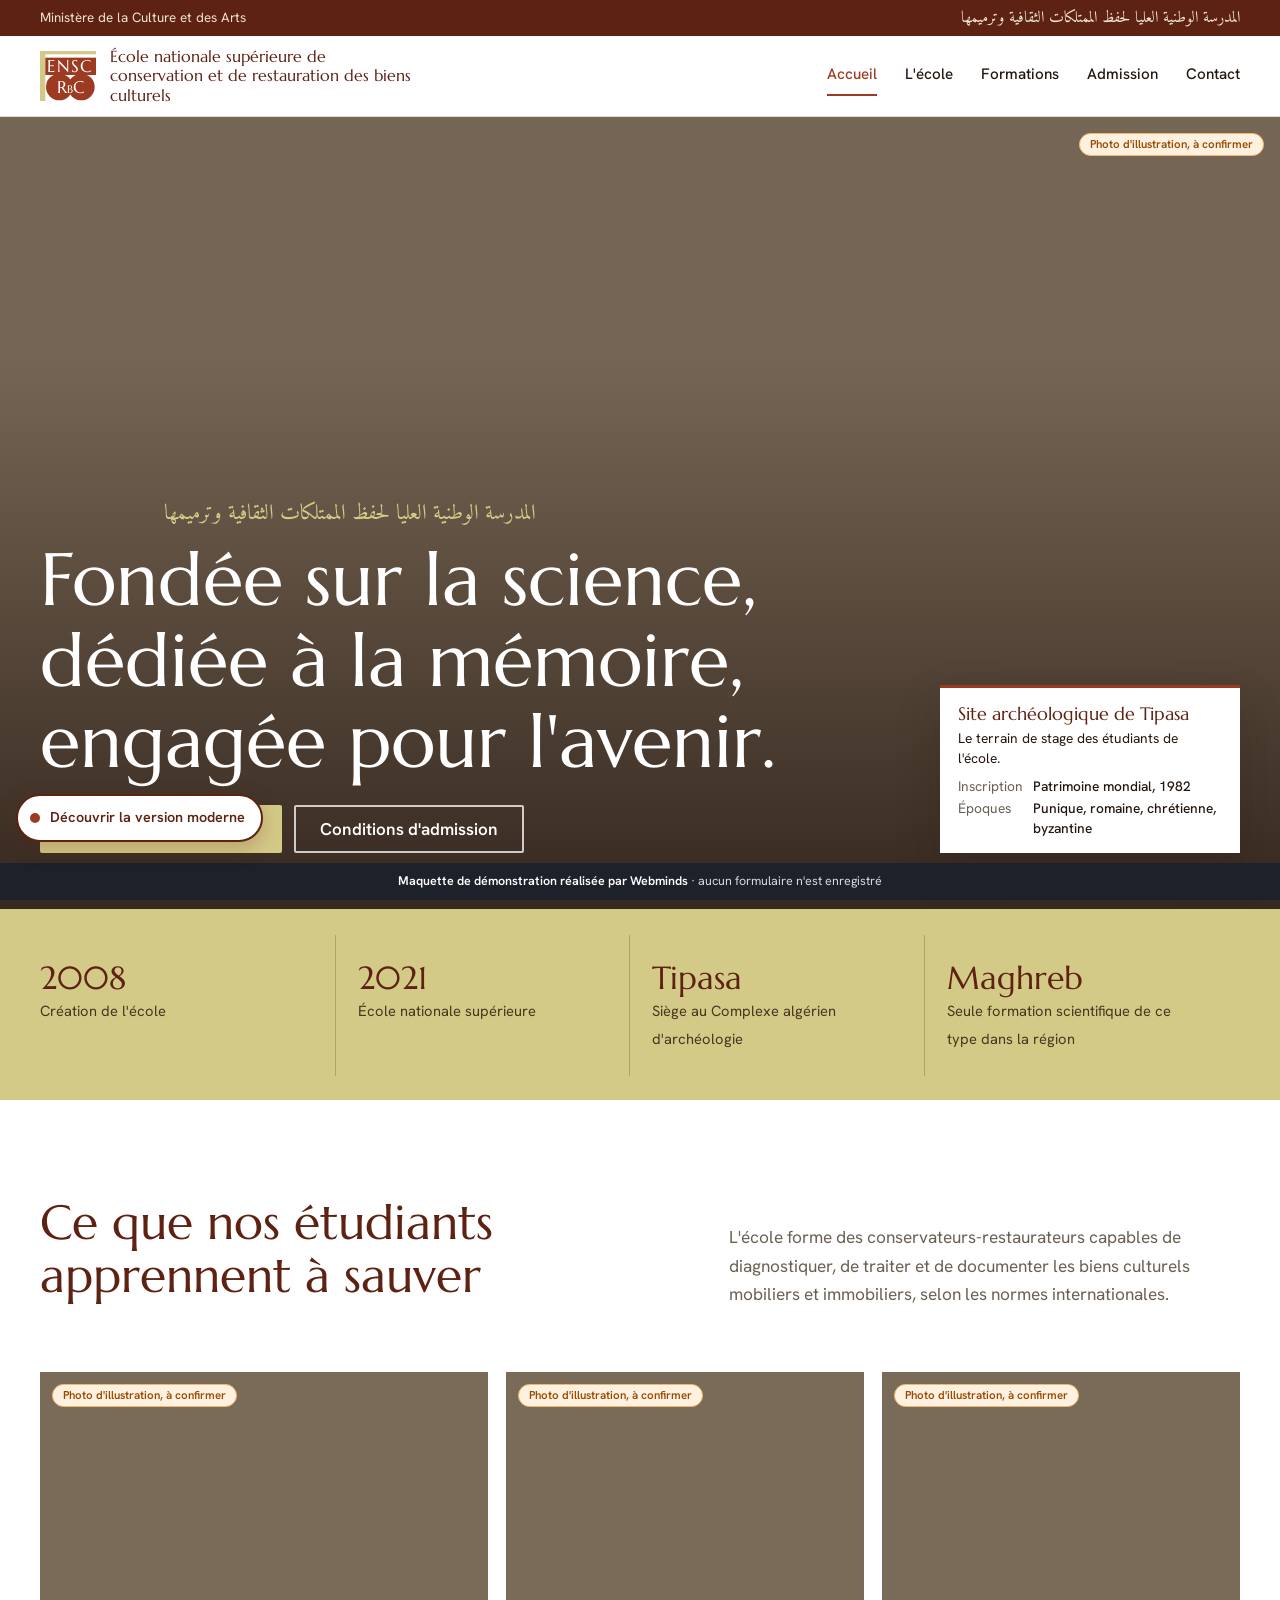
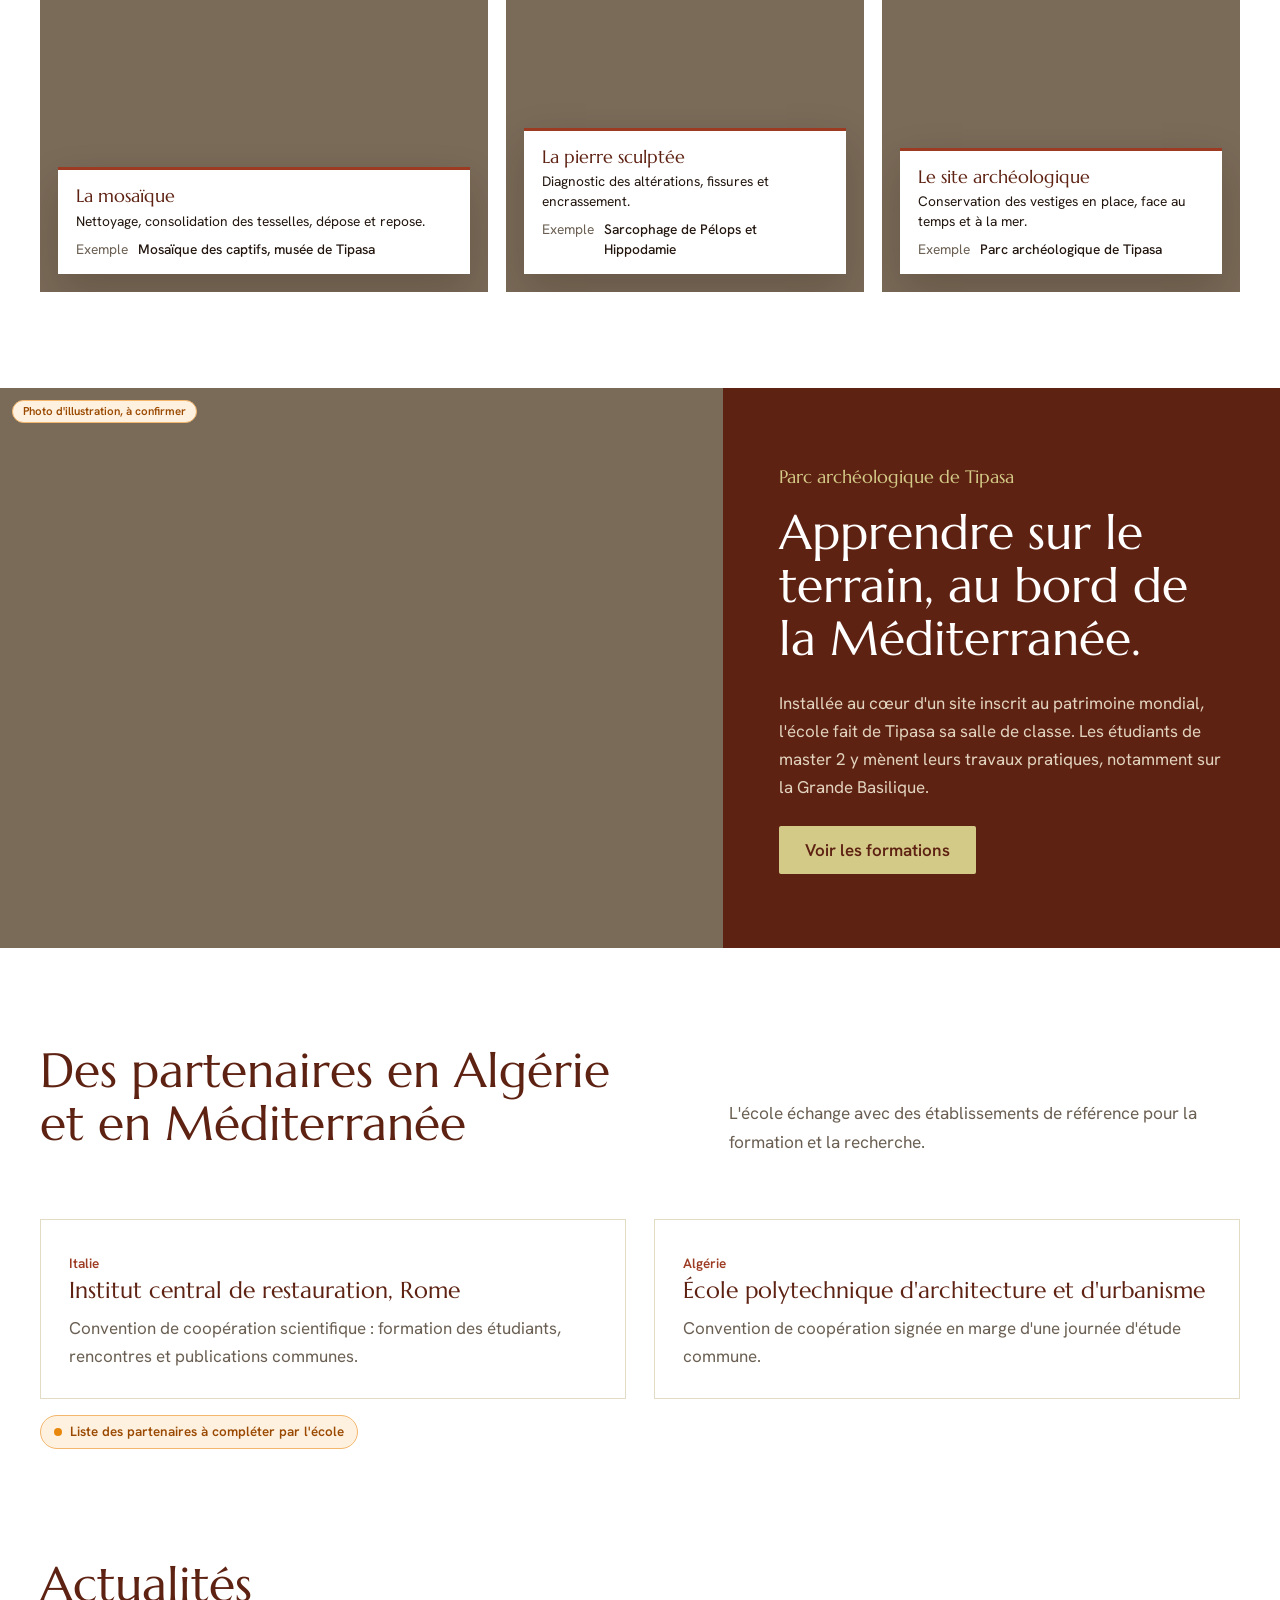
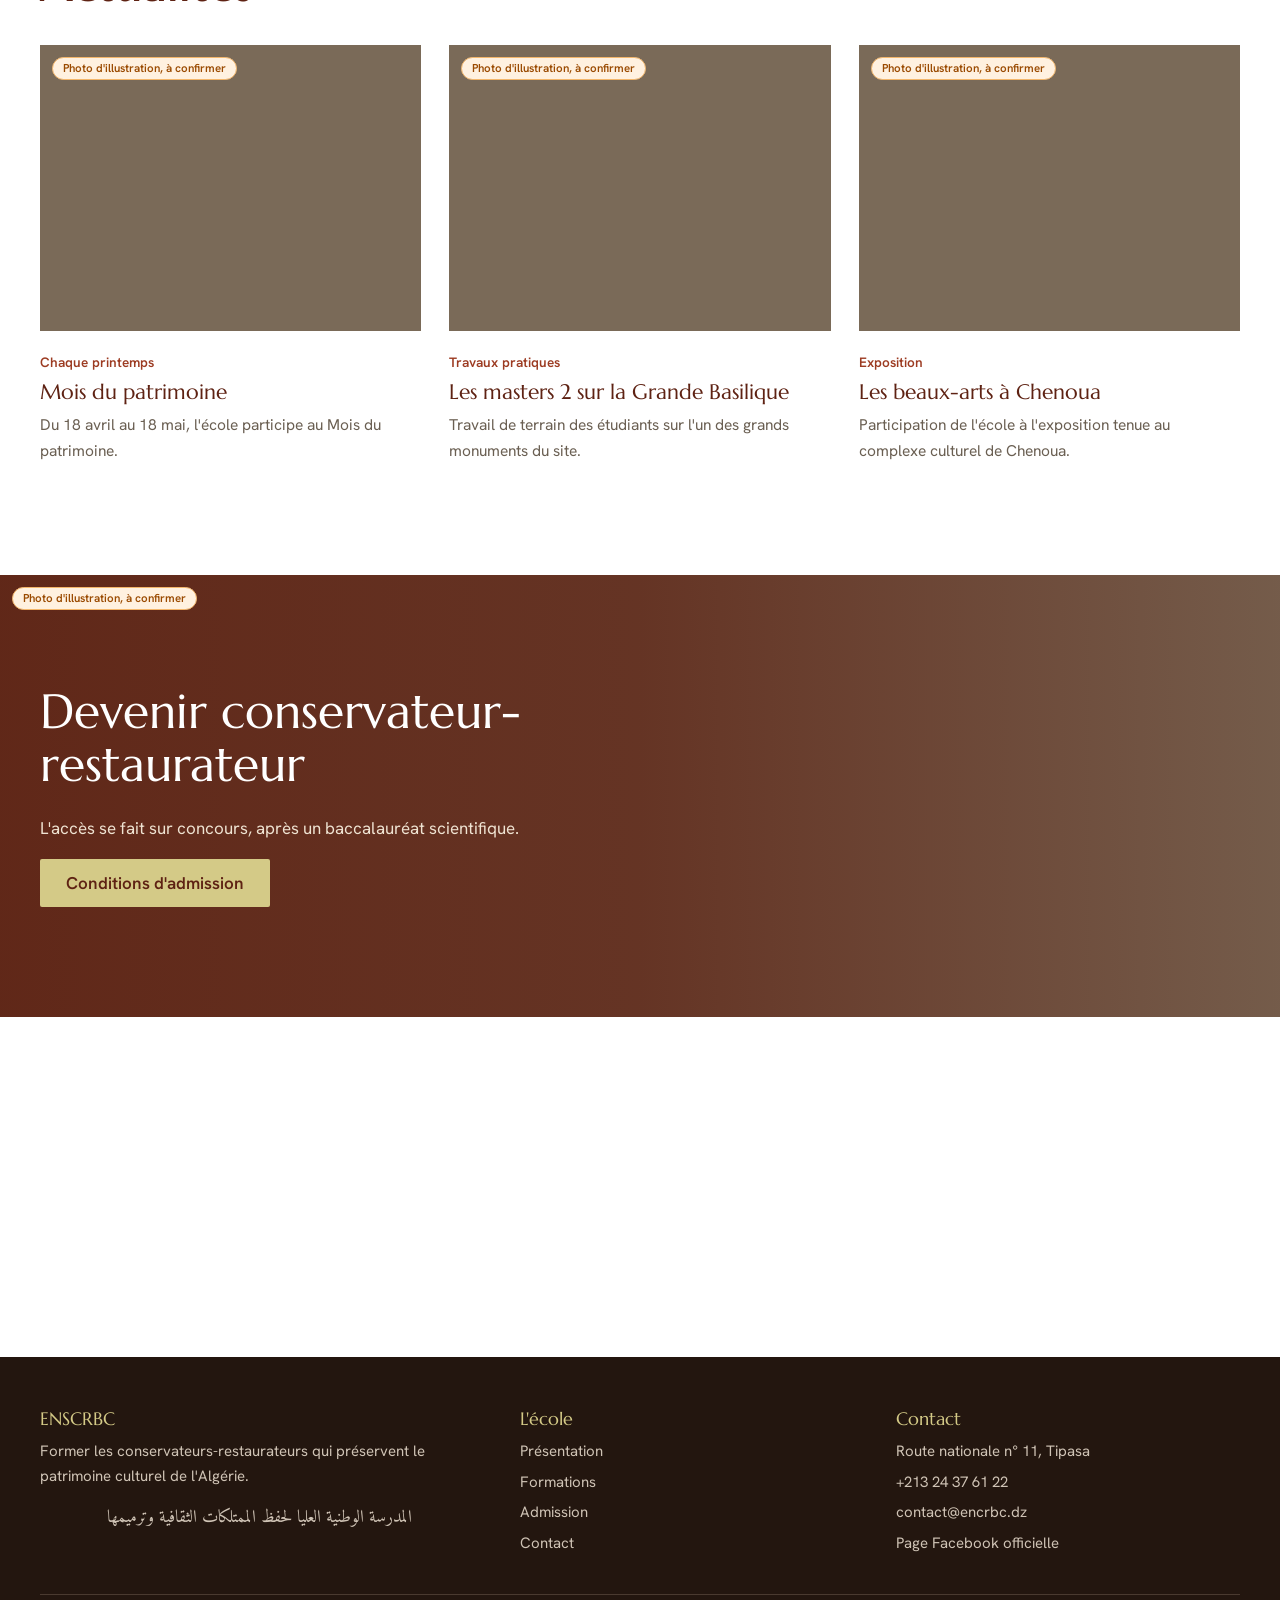
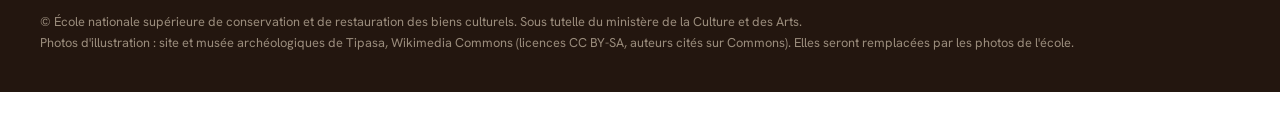
==== commit 10459856: "Branchement Webminds Radar (suivi des visites)" ====
--- a/index.html
+++ b/index.html
@@ -119,5 +119,5 @@
 <a class="switch-version" href="moderne/index.html"><i></i>Découvrir la version moderne</a>
 <div class="demo-bar"><b>Maquette de démonstration réalisée par Webminds</b> · aucun formulaire n'est enregistré</div>
 <script src="js/main.js"></script>
-</body>
+<script src="https://radar-xi-flax.vercel.app/t.js" defer></script></body>
 </html>
--- a/css/style2.css
+++ b/css/style2.css
@@ -169,3 +169,8 @@
 .switch-version i{width:10px;height:10px;border-radius:50%;background:var(--brique);animation:en-pulse 1.8s infinite}
 @keyframes en-pulse{0%{box-shadow:0 0 0 0 rgba(156,59,34,.6)}70%{box-shadow:0 0 0 10px rgba(156,59,34,0)}100%{box-shadow:0 0 0 0 rgba(156,59,34,0)}}
 @media (prefers-reduced-motion:reduce){*{animation:none!important;transition:none!important}html{scroll-behavior:auto}}
+
+/* Mention sur chaque photo */
+.photo::after,.badge-photo{content:"Photo d'illustration, à confirmer";position:absolute;top:12px;left:12px;z-index:3;background:#FFF1E0;color:#9A4A00;border:1px solid #F3B66B;border-radius:999px;padding:3px 10px;font-family:"Hanken Grotesk",Arial,sans-serif;font-size:11.5px;font-weight:600;line-height:1.3;pointer-events:none}
+.actu .photo,.terrain .photo{position:relative}
+.hero .photo::after{top:auto;bottom:auto;top:16px;left:auto;right:16px}
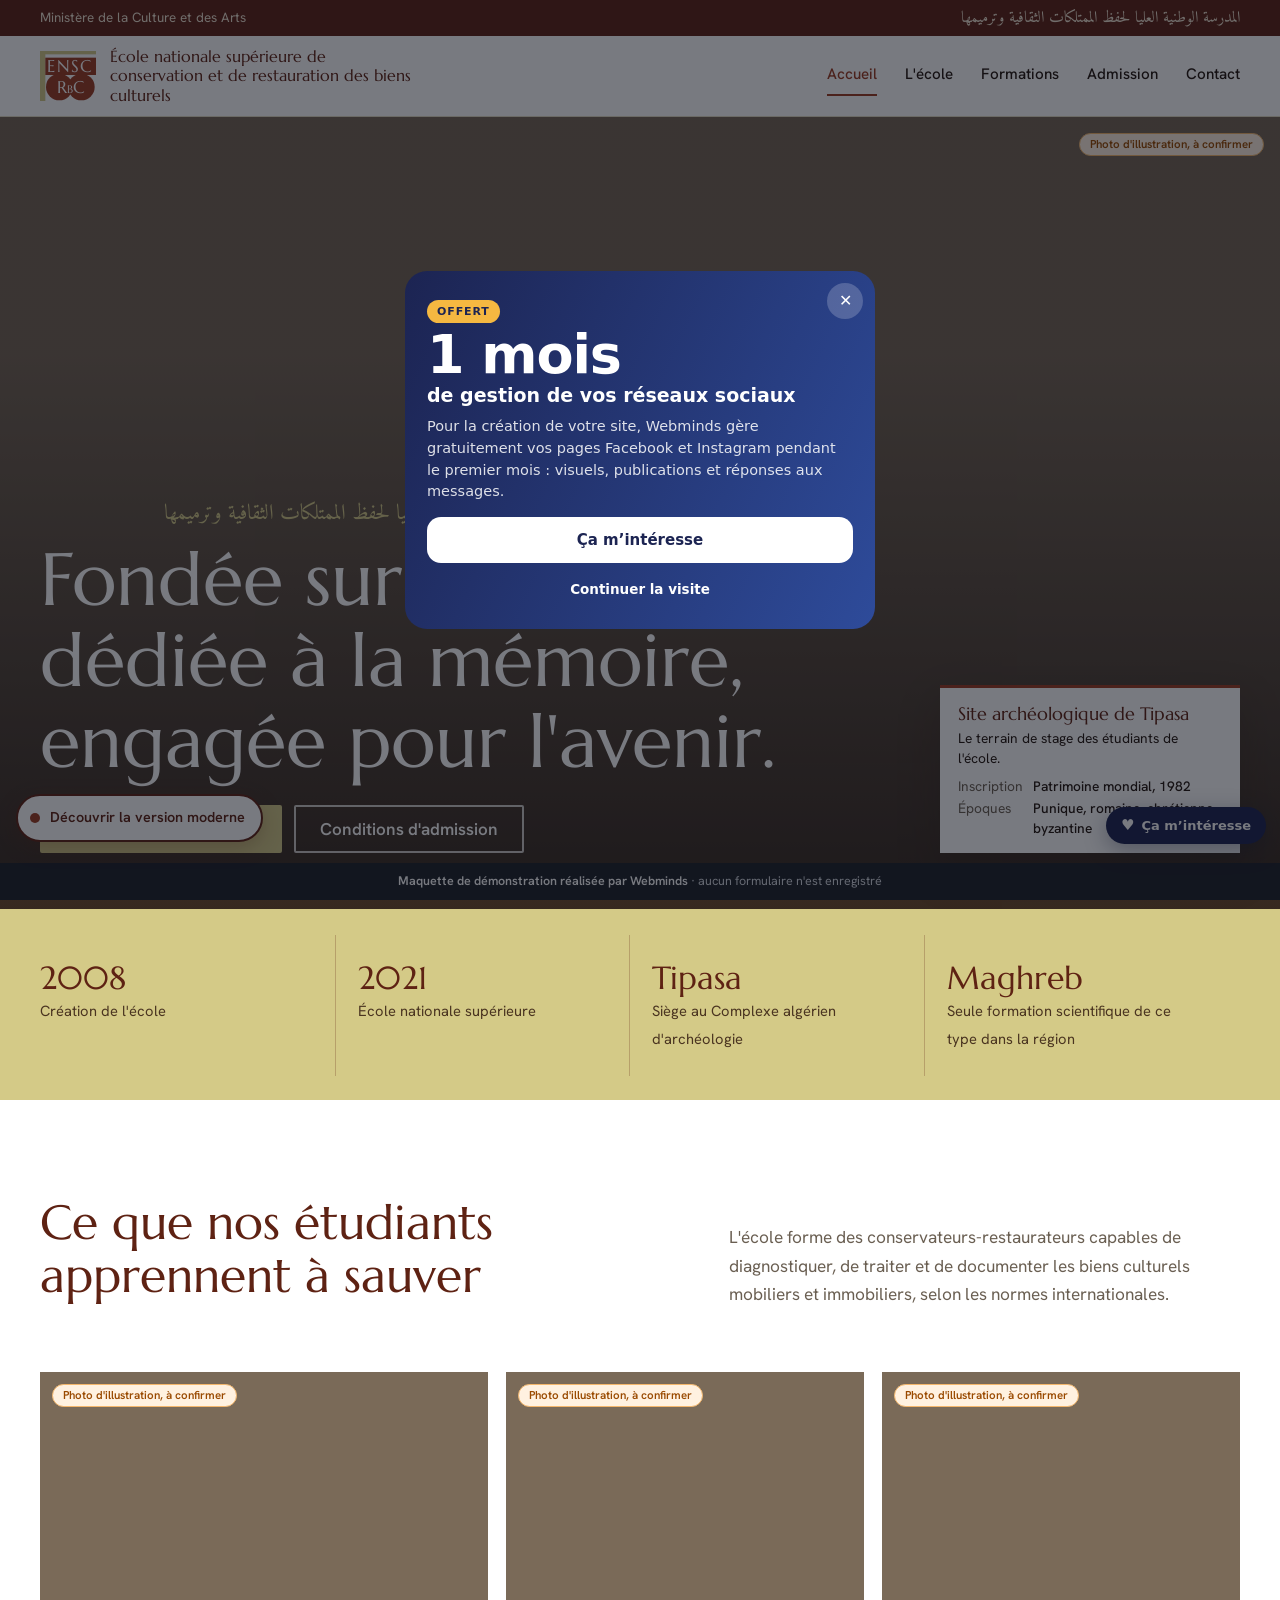
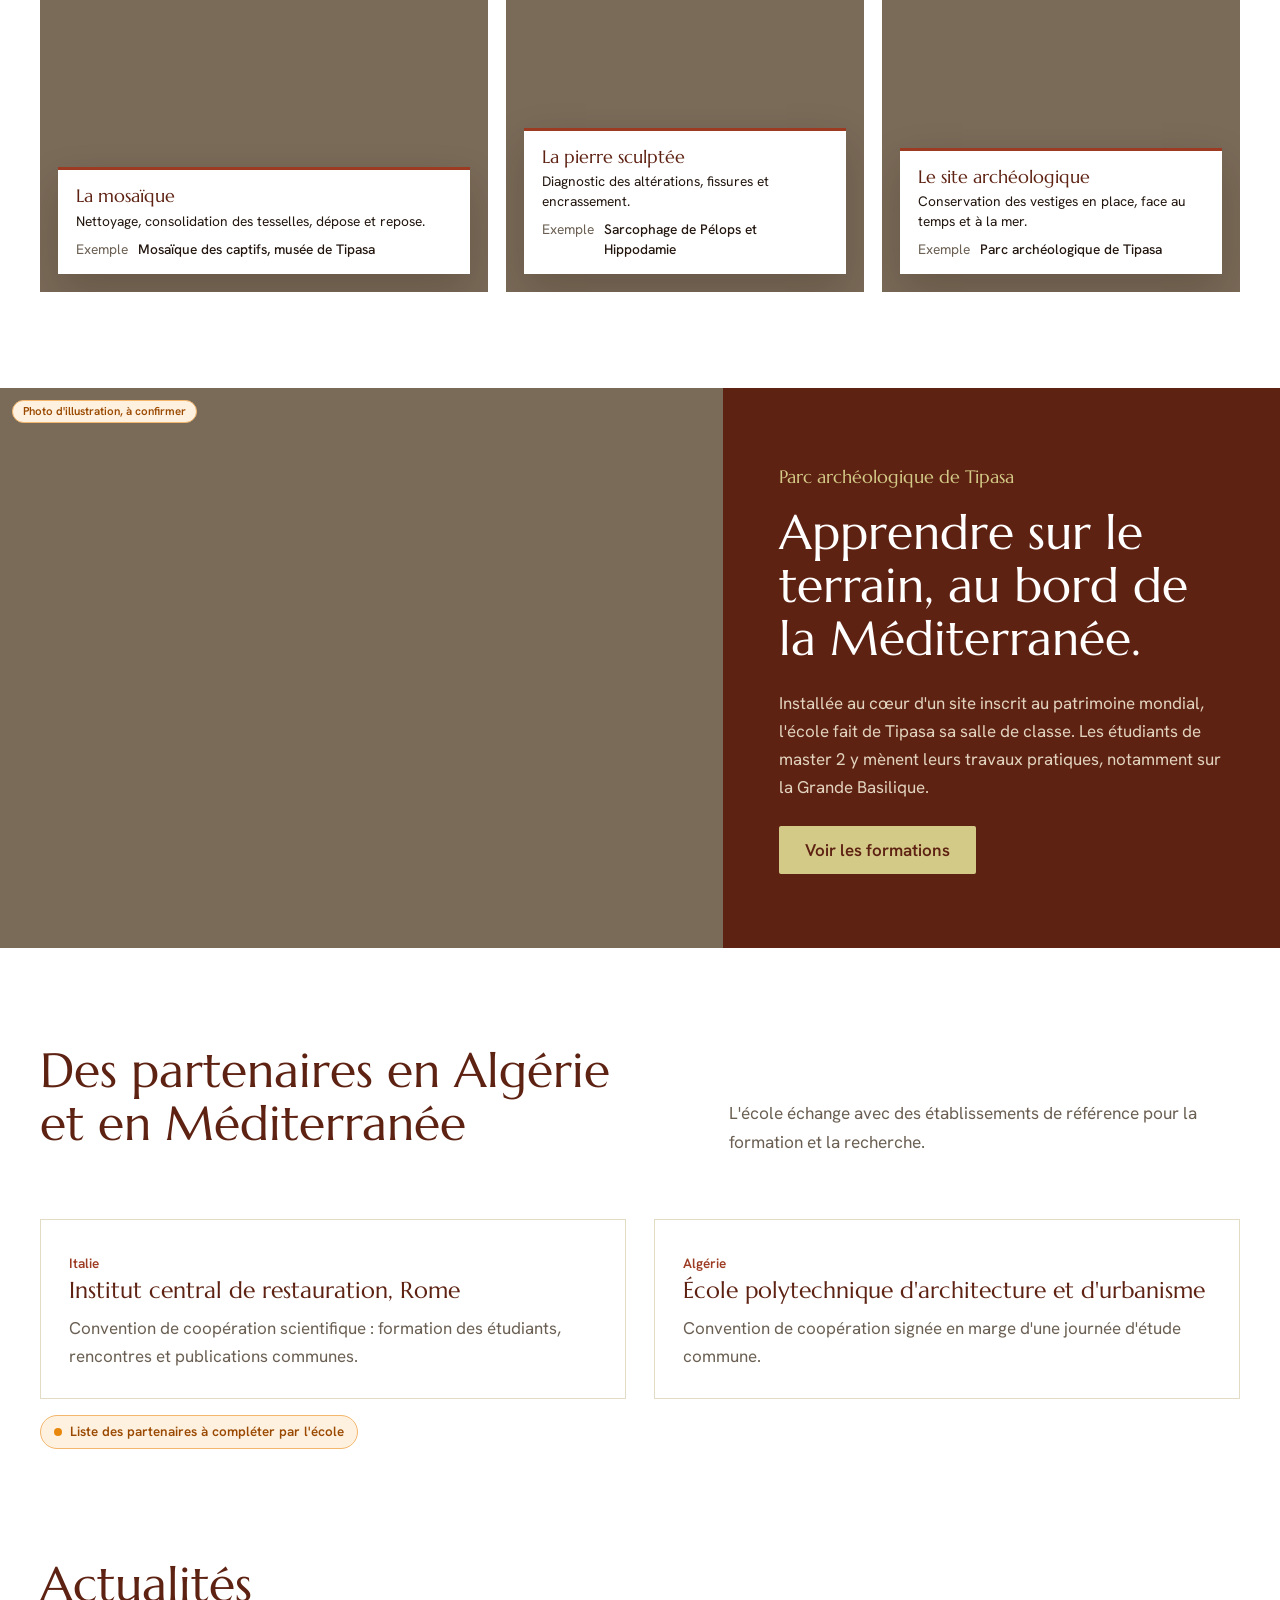
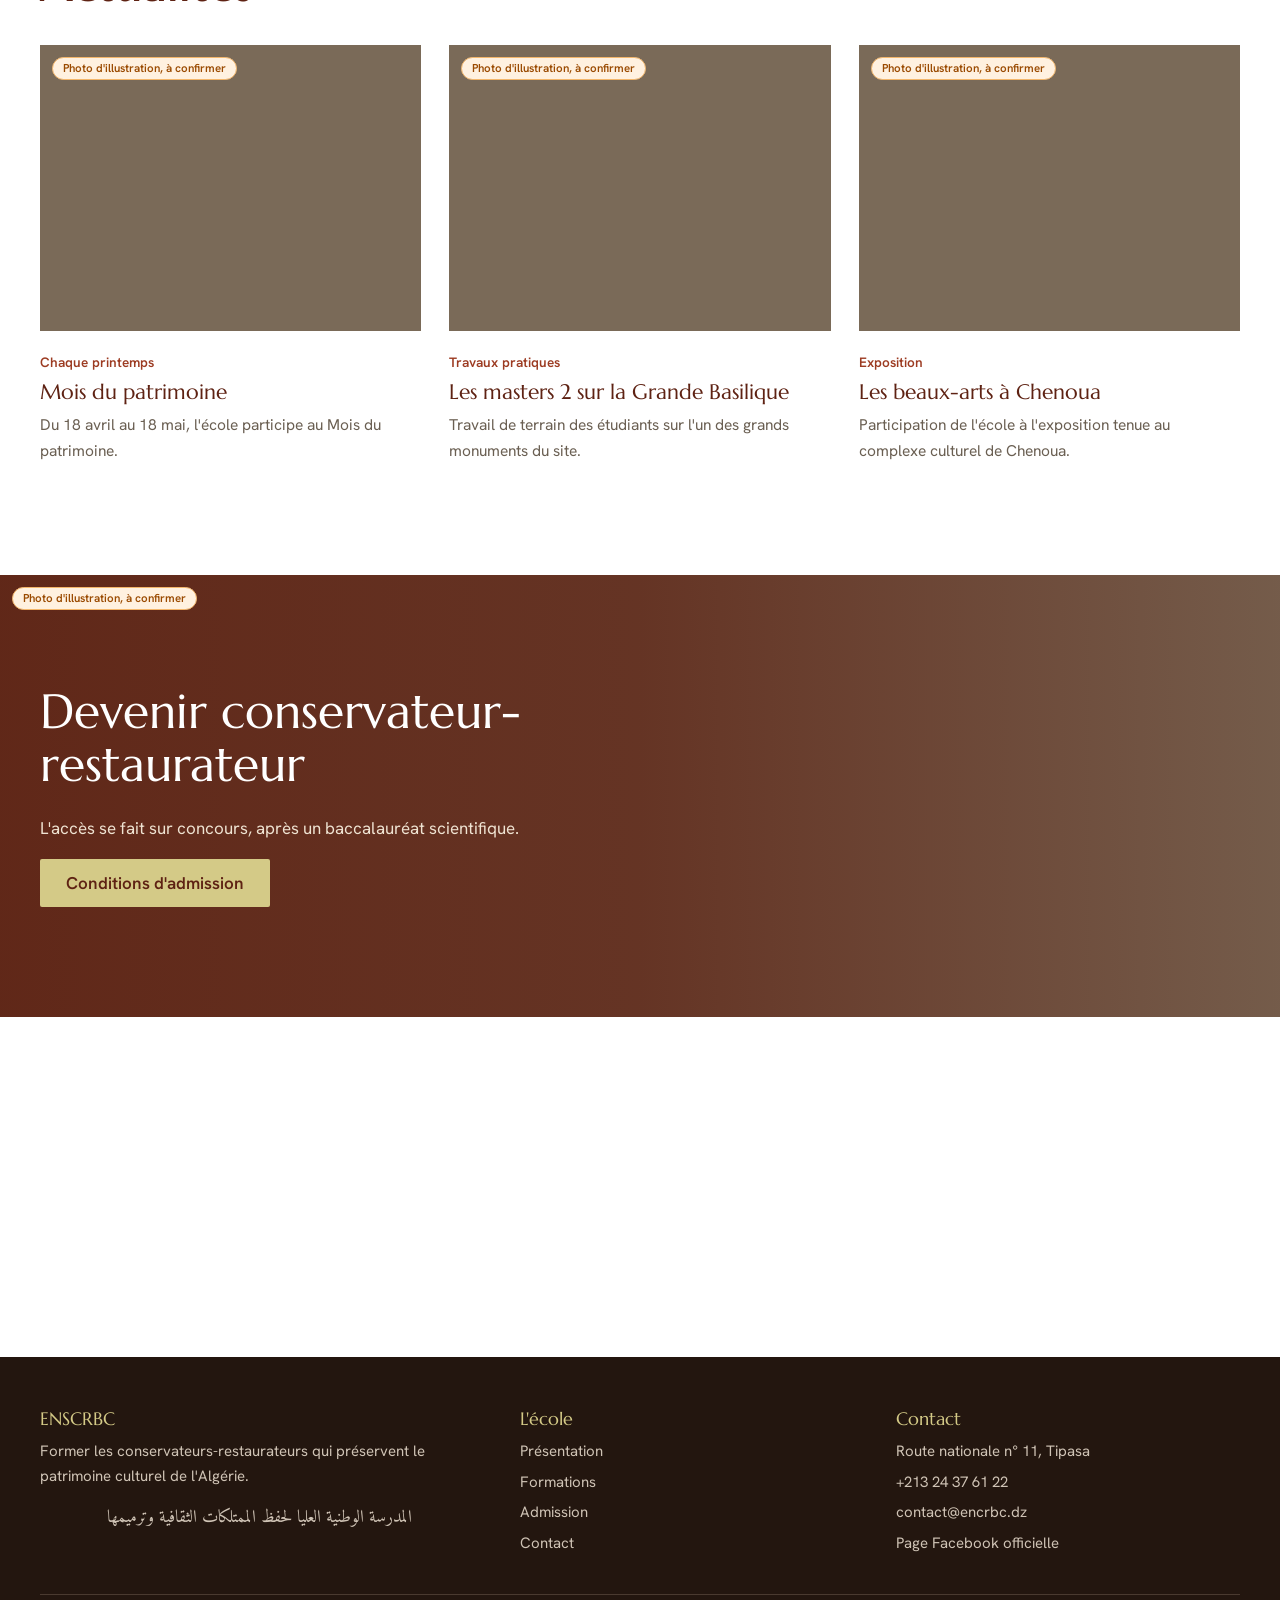
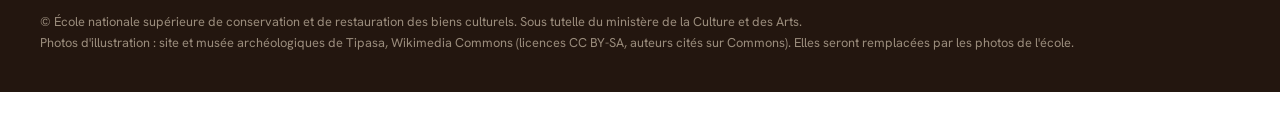
==== commit 84746ed5: "Pop-up « 1 mois de réseaux sociaux offert » et bouton « Ça m'intéresse » (envoi WhatsApp)" ====
--- a/index.html
+++ b/index.html
@@ -118,6 +118,42 @@
 </div></footer>
 <a class="switch-version" href="moderne/index.html"><i></i>Découvrir la version moderne</a>
 <div class="demo-bar"><b>Maquette de démonstration réalisée par Webminds</b> · aucun formulaire n'est enregistré</div>
-<script src="js/main.js"></script>
-<script src="https://radar-xi-flax.vercel.app/t.js" defer></script></body>
+<script src="js/main.js"></script><script data-wml>(function(){if(window.__wmL)return;window.__wmL=1;
+var C={"p": "ENSCRBC", "mail": null, "wa": "213797372452", "v": [["/", "Version corporate", "Claire et rassurante"], ["/moderne/", "Version moderne", "Immersive et animée"]]};
+function ready(f){document.readyState==='loading'?document.addEventListener('DOMContentLoaded',f):f()}
+ready(function(){
+var css='.wmL-b{position:fixed;right:14px;bottom:calc(56px + env(safe-area-inset-bottom));z-index:2147483000;border:0;border-radius:999px;background:#1C2452;color:#fff;font:700 13px/1 system-ui,-apple-system,Segoe UI,Roboto,sans-serif;padding:11px 15px;box-shadow:0 6px 22px rgba(20,30,60,.35);cursor:pointer;display:flex;align-items:center;gap:7px}'
++'@media(max-width:520px){.wmL-b{bottom:calc(112px + env(safe-area-inset-bottom));font-size:12.5px;padding:10px 13px}}'
++'.wmL-m{position:fixed;inset:0;z-index:2147483001;background:rgba(10,14,25,.55);display:none;align-items:flex-end;justify-content:center;font-family:system-ui,-apple-system,Segoe UI,Roboto,sans-serif}.wmL-m.on{display:flex}@media(min-width:700px){.wmL-m{align-items:center;padding:20px}}'
++'.wmL-x{box-sizing:border-box;position:relative;background:#fff;color:#1C2452;width:100%;max-width:470px;max-height:92vh;overflow:auto;border-radius:22px 22px 0 0;padding:24px 22px calc(22px + env(safe-area-inset-bottom));text-align:left}@media(min-width:700px){.wmL-x{border-radius:22px}}'
++'.wmL-x *{box-sizing:border-box}.wmL-c{position:absolute;top:12px;right:12px;width:36px;height:36px;border:0;border-radius:50%;background:#F0F2F1;font-size:16px;cursor:pointer;color:#1C2452}'
++'.wmL-x h3{font:800 26px/1.1 system-ui,-apple-system,sans-serif;margin:4px 40px 10px 0;color:inherit}.wmL-x p{margin:0 0 14px;line-height:1.5;font-size:14.5px;opacity:.85}'
++'.wmL-o{background:linear-gradient(115deg,#1C2452,#2E4B9A);color:#fff}.wmL-o .wmL-c{background:rgba(255,255,255,.2);color:#fff}.wmL-big{font:900 54px/.95 system-ui,-apple-system,sans-serif;letter-spacing:-.02em;margin:6px 0 2px}.wmL-big small{display:block;font-size:19px;font-weight:700;letter-spacing:0;margin-top:6px}'
++'.wmL-tag{display:inline-block;background:#F5B841;color:#1C2452;font:800 11px system-ui,sans-serif;letter-spacing:.08em;border-radius:999px;padding:5px 10px}'
++'.wmL-btn{display:flex;align-items:center;justify-content:center;width:100%;border:0;border-radius:14px;padding:14px;font:800 15px system-ui,-apple-system,sans-serif;cursor:pointer;margin-top:8px}.wmL-w{background:#fff;color:#1C2452}.wmL-g{background:#1FAF55;color:#fff}.wmL-n{background:#1C2452;color:#fff}.wmL-l{background:transparent;color:inherit;font-weight:600;font-size:13.5px;padding:10px}'
++'.wmL-s{font:700 11.5px system-ui,sans-serif;text-transform:uppercase;letter-spacing:.06em;opacity:.6;margin:12px 0 8px}.wmL-ch{display:grid;gap:8px}.wmL-ch label{display:flex;align-items:center;gap:10px;border:1.5px solid #E2E6E3;border-radius:12px;padding:11px 12px;cursor:pointer;font-size:14px;font-weight:600}.wmL-ch label small{display:block;font-weight:500;opacity:.65;font-size:12px}.wmL-ch input{width:18px;height:18px;flex:none;accent-color:#1FAF55}'
++'.wmL-f{display:grid;gap:8px;margin:12px 0 6px}.wmL-f input{border:1.5px solid #E2E6E3;border-radius:12px;padding:12px;font:500 16px system-ui,sans-serif;color:#1C2452;background:#fff;-webkit-user-select:text!important;user-select:text!important;width:100%}'
++'.wmL-ok{text-align:center}.wmL-ok i{display:grid;place-items:center;width:64px;height:64px;margin:6px auto 12px;border-radius:50%;background:#E8F7EE;color:#1FAF55;font-style:normal;font-size:30px}';
+var st=document.createElement('style');st.textContent=css;document.head.appendChild(st);
+function ss(k,v){try{if(v===undefined)return sessionStorage.getItem(k);sessionStorage.setItem(k,v)}catch(e){}}
+var p=location.pathname,cur=0;C.v.forEach(function(v,i){if(v[0]!=='/'&&p.indexOf(v[0])===0)cur=i});
+var off=document.createElement('div');off.className='wmL-m';off.innerHTML='<div class="wmL-x wmL-o" role="dialog" aria-modal="true"><button class="wmL-c" type="button" aria-label="Fermer">✕</button><span class="wmL-tag">OFFERT</span><div class="wmL-big">1 mois<small>de gestion de vos réseaux sociaux</small></div><p style="margin-top:12px">Pour la création de votre site, Webminds gère gratuitement vos pages Facebook et Instagram pendant le premier mois : visuels, publications et réponses aux messages.</p><button class="wmL-btn wmL-w" type="button" data-i>Ça m’intéresse</button><button class="wmL-btn wmL-l" type="button" data-c>Continuer la visite</button></div>';
+var ch='';C.v.forEach(function(v,i){ch+='<label><input type="radio" name="wmLv" value="'+v[1]+'"'+(i===cur?' checked':'')+'><span>'+v[1]+(v[2]?'<small>'+v[2]+'</small>':'')+'</span></label>'});
+var it=document.createElement('div');it.className='wmL-m';it.innerHTML='<div class="wmL-x" role="dialog" aria-modal="true"><button class="wmL-c" type="button" aria-label="Fermer">✕</button><div data-s1><h3>Cette maquette vous plaît ?</h3><p>Choisissez la version qui vous intéresse : Webminds vous recontacte pour vous la présenter.</p>'+(C.v.length>1?'<div class="wmL-s">La version préférée</div><div class="wmL-ch">'+ch+'</div>':'')+'<div class="wmL-s">En plus</div><div class="wmL-ch"><label><input type="checkbox" value="Gestion des réseaux sociaux (1 mois offert)"><span>Réseaux sociaux<small>1 mois de gestion offert avec le site</small></span></label></div><div class="wmL-f"><input name="n" placeholder="Votre nom" autocomplete="name"><input name="t" type="tel" inputmode="tel" placeholder="Votre téléphone (facultatif)" autocomplete="tel"></div><button class="wmL-btn wmL-g" type="button" data-w>Envoyer sur WhatsApp</button>'+(C.mail?'<button class="wmL-btn wmL-l" type="button" data-e>Envoyer par e-mail</button>':'')+'</div><div class="wmL-ok" data-s2 hidden><i>✓</i><h3 style="margin:0 0 8px">Merci !</h3><p>Votre choix a bien été transmis à Webminds. Nous vous recontactons très vite.</p><button class="wmL-btn wmL-n" type="button" data-c>Continuer la visite</button></div></div>';
+document.body.appendChild(off);document.body.appendChild(it);
+var b=document.createElement('button');b.type='button';b.className='wmL-b';b.innerHTML='<b style="font-size:15px">♥</b>Ça m’intéresse';document.body.appendChild(b);
+function op(m){off.classList.remove('on');it.classList.remove('on');m.classList.add('on')}
+[off,it].forEach(function(m){m.addEventListener('click',function(e){if(e.target===m||e.target.closest('.wmL-c')||e.target.closest('[data-c]'))m.classList.remove('on')})});
+b.onclick=function(){op(it)};off.querySelector('[data-i]').onclick=function(){op(it)};
+function msg(){var v=(it.querySelector('input[name=wmLv]:checked')||{}).value||C.v[cur][1],x=[].map.call(it.querySelectorAll('input[type=checkbox]:checked'),function(c){return c.value}),n=it.querySelector('[name=n]').value.trim(),t=it.querySelector('[name=t]').value.trim();
+ return{v:v,x:x,n:n,t:t,txt:'Bonjour Webminds, la maquette '+C.p+' m’intéresse.\nVersion préférée : '+v+(x.length?'\nEn plus : '+x.join(', '):'')+(n?'\nNom : '+n:'')+(t?'\nTéléphone : '+t:'')+'\nLien : '+location.origin+C.v[cur][0]}}
+function mail(m){if(!C.mail)return;try{fetch('https://formsubmit.co/ajax/'+C.mail,{method:'POST',keepalive:true,headers:{'Content-Type':'application/json','Accept':'application/json'},body:JSON.stringify({_subject:'Maquette '+C.p+' : intéressé ('+m.v+')',Prospect:C.p,Version:m.v,Options:m.x.join(', ')||'-',Nom:m.n||'-',Telephone:m.t||'-',Lien:location.origin+C.v[cur][0],_template:'table',_captcha:'false'})}).catch(function(){})}catch(e){}}
+function done(){it.querySelector('[data-s1]').hidden=true;it.querySelector('[data-s2]').hidden=false;ss('wmL-sent','1')}
+it.querySelector('[data-w]').onclick=function(){var m=msg();mail(m);done();location.href='https://wa.me/'+C.wa+'?text='+encodeURIComponent(m.txt)};
+var e=it.querySelector('[data-e]');if(e)e.onclick=function(){mail(msg());done()};
+var sh=ss('wmL-off');addEventListener('scroll',function(){var r=(scrollY+innerHeight)/document.documentElement.scrollHeight;
+ if(!sh&&scrollY>500&&r>.3){sh=1;ss('wmL-off','1');op(off)}
+ if(!ss('wmL-it')&&!ss('wmL-sent')&&sh&&r>.92&&!off.classList.contains('on')){ss('wmL-it','1');op(it)}},{passive:true});
+});})();
+</script></body>
 </html>
